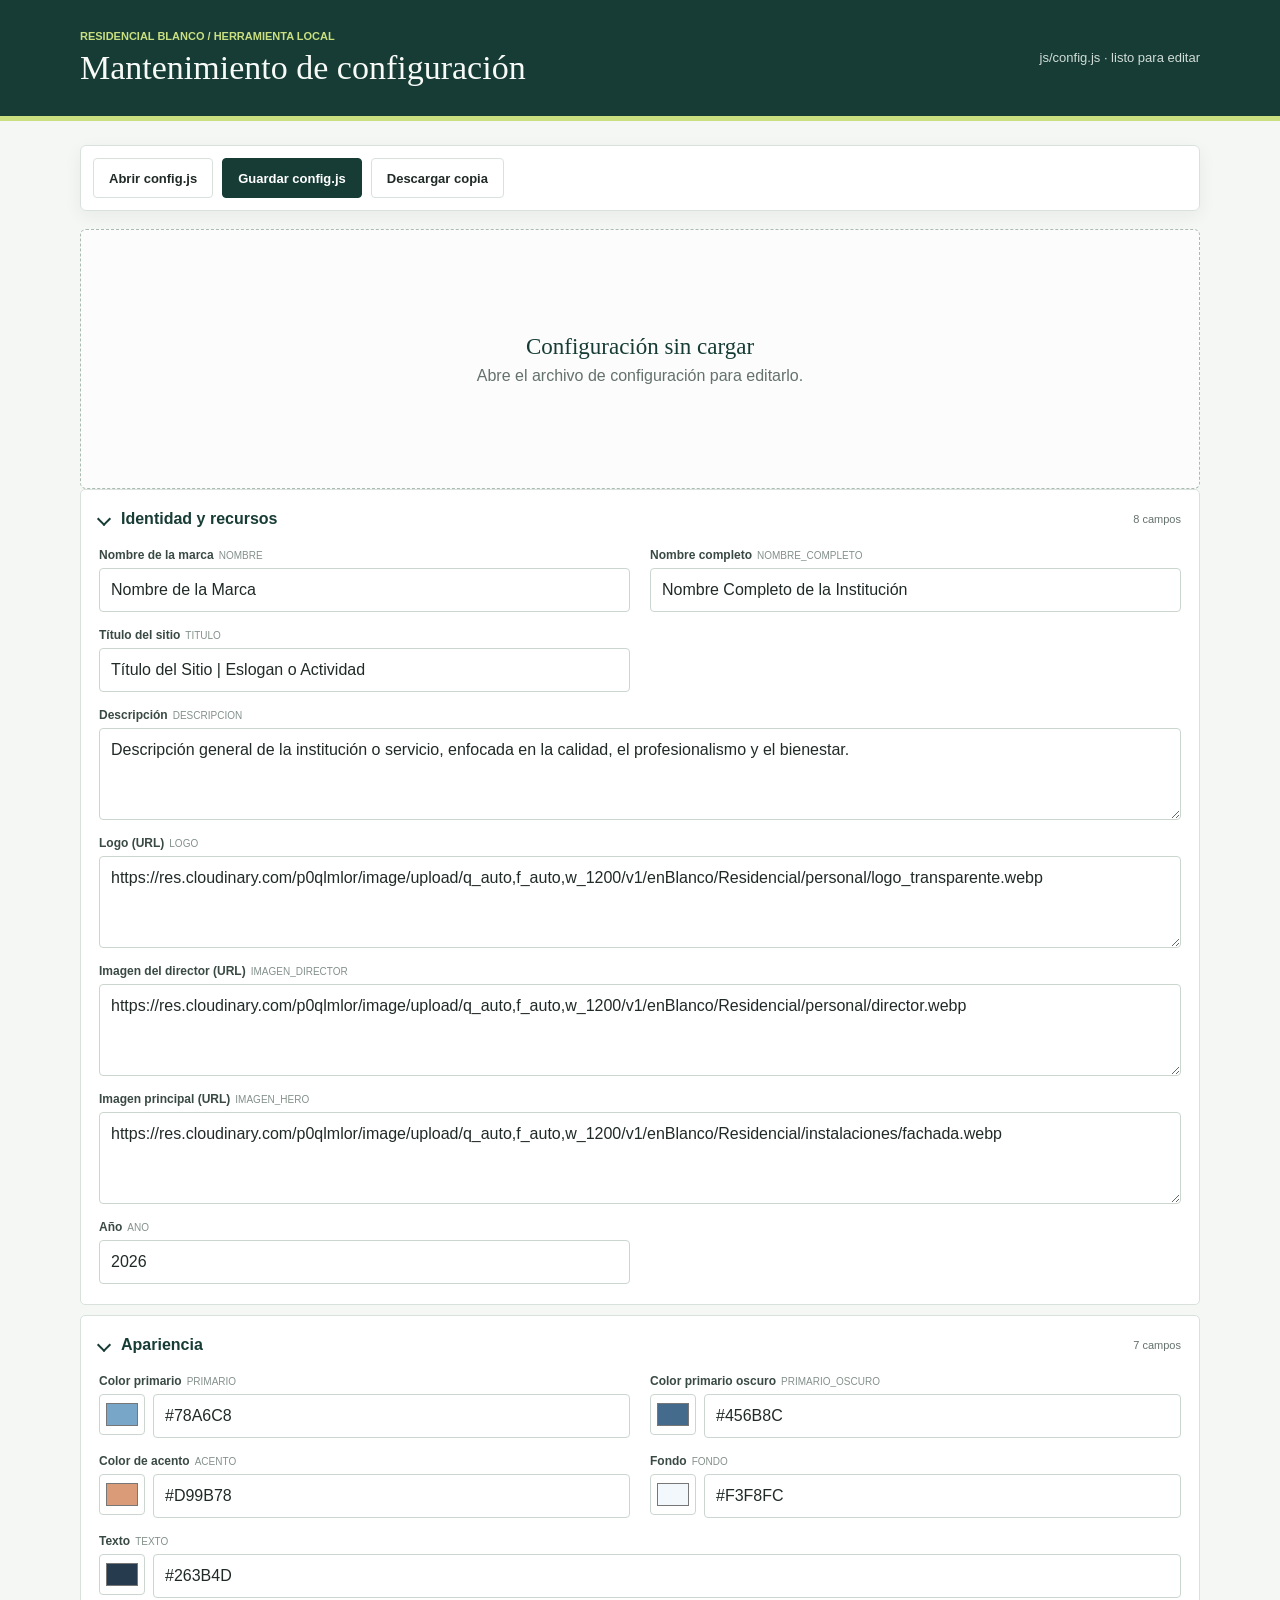
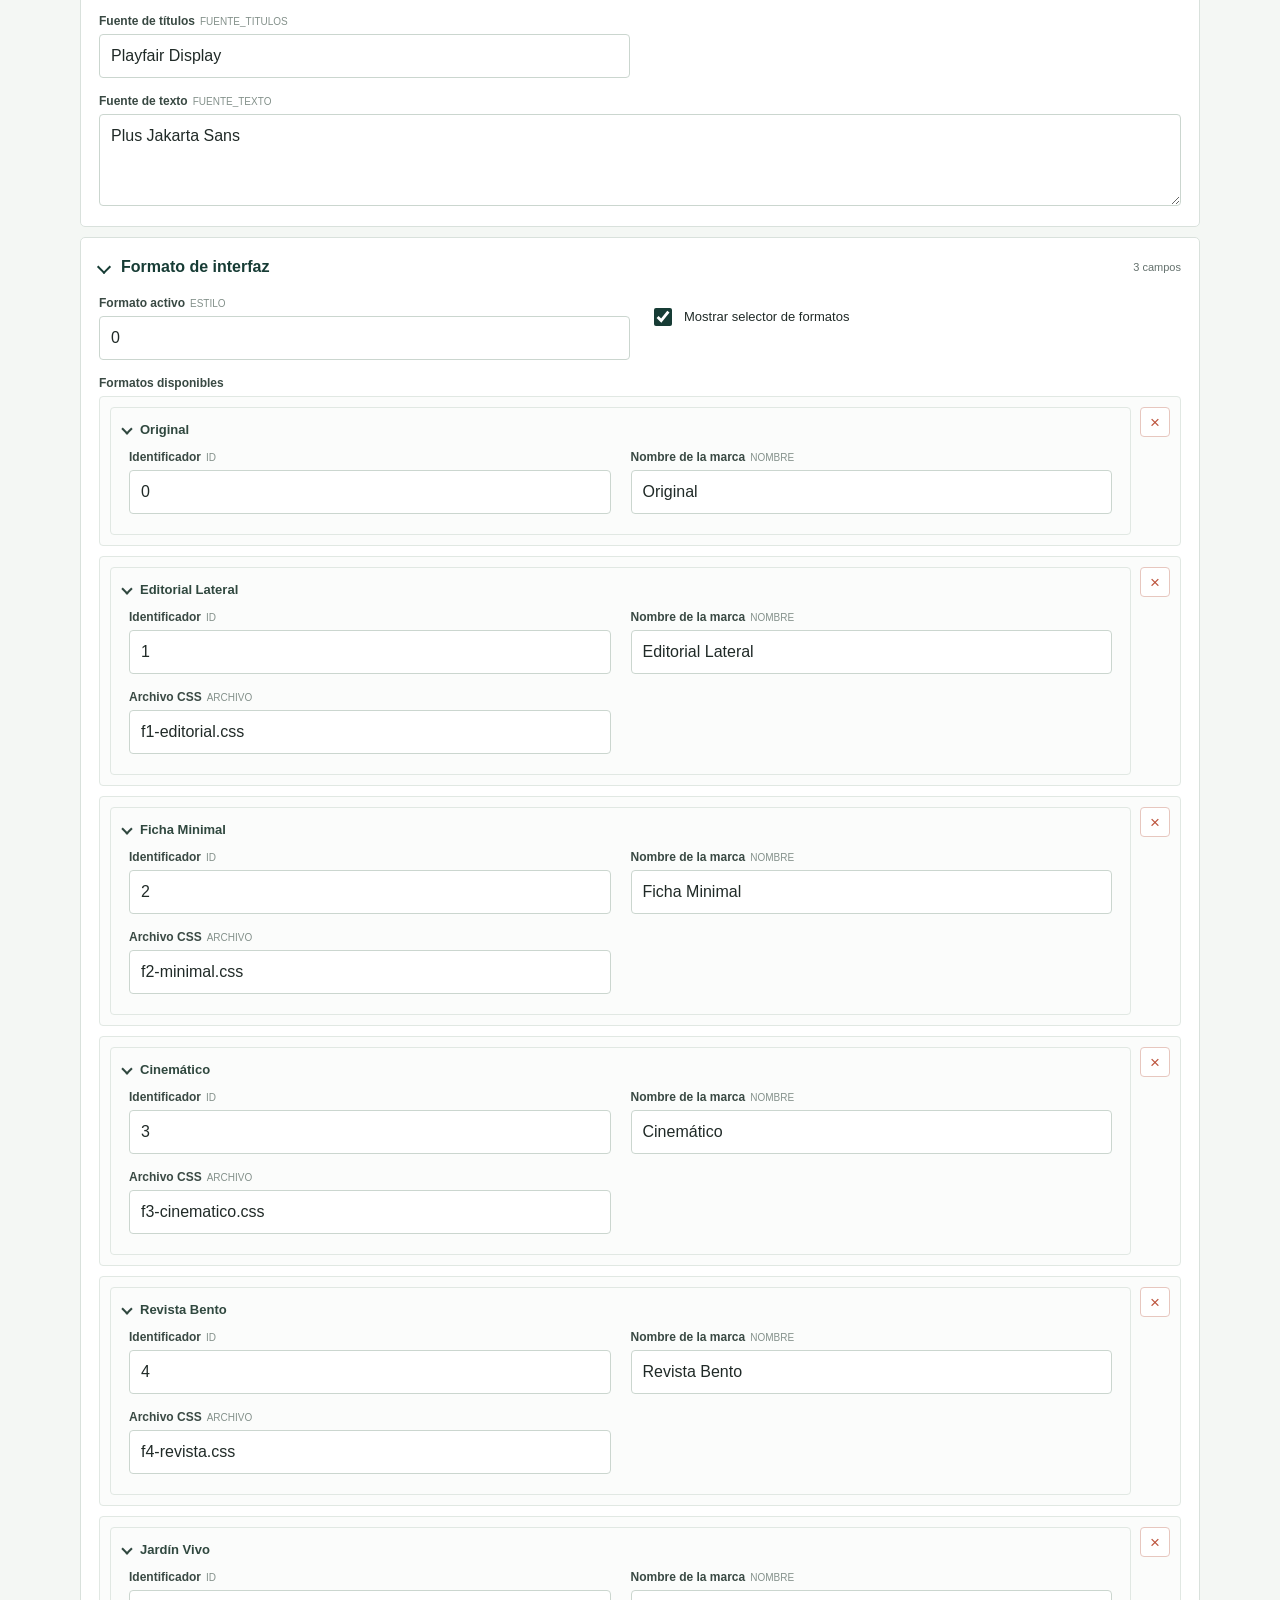
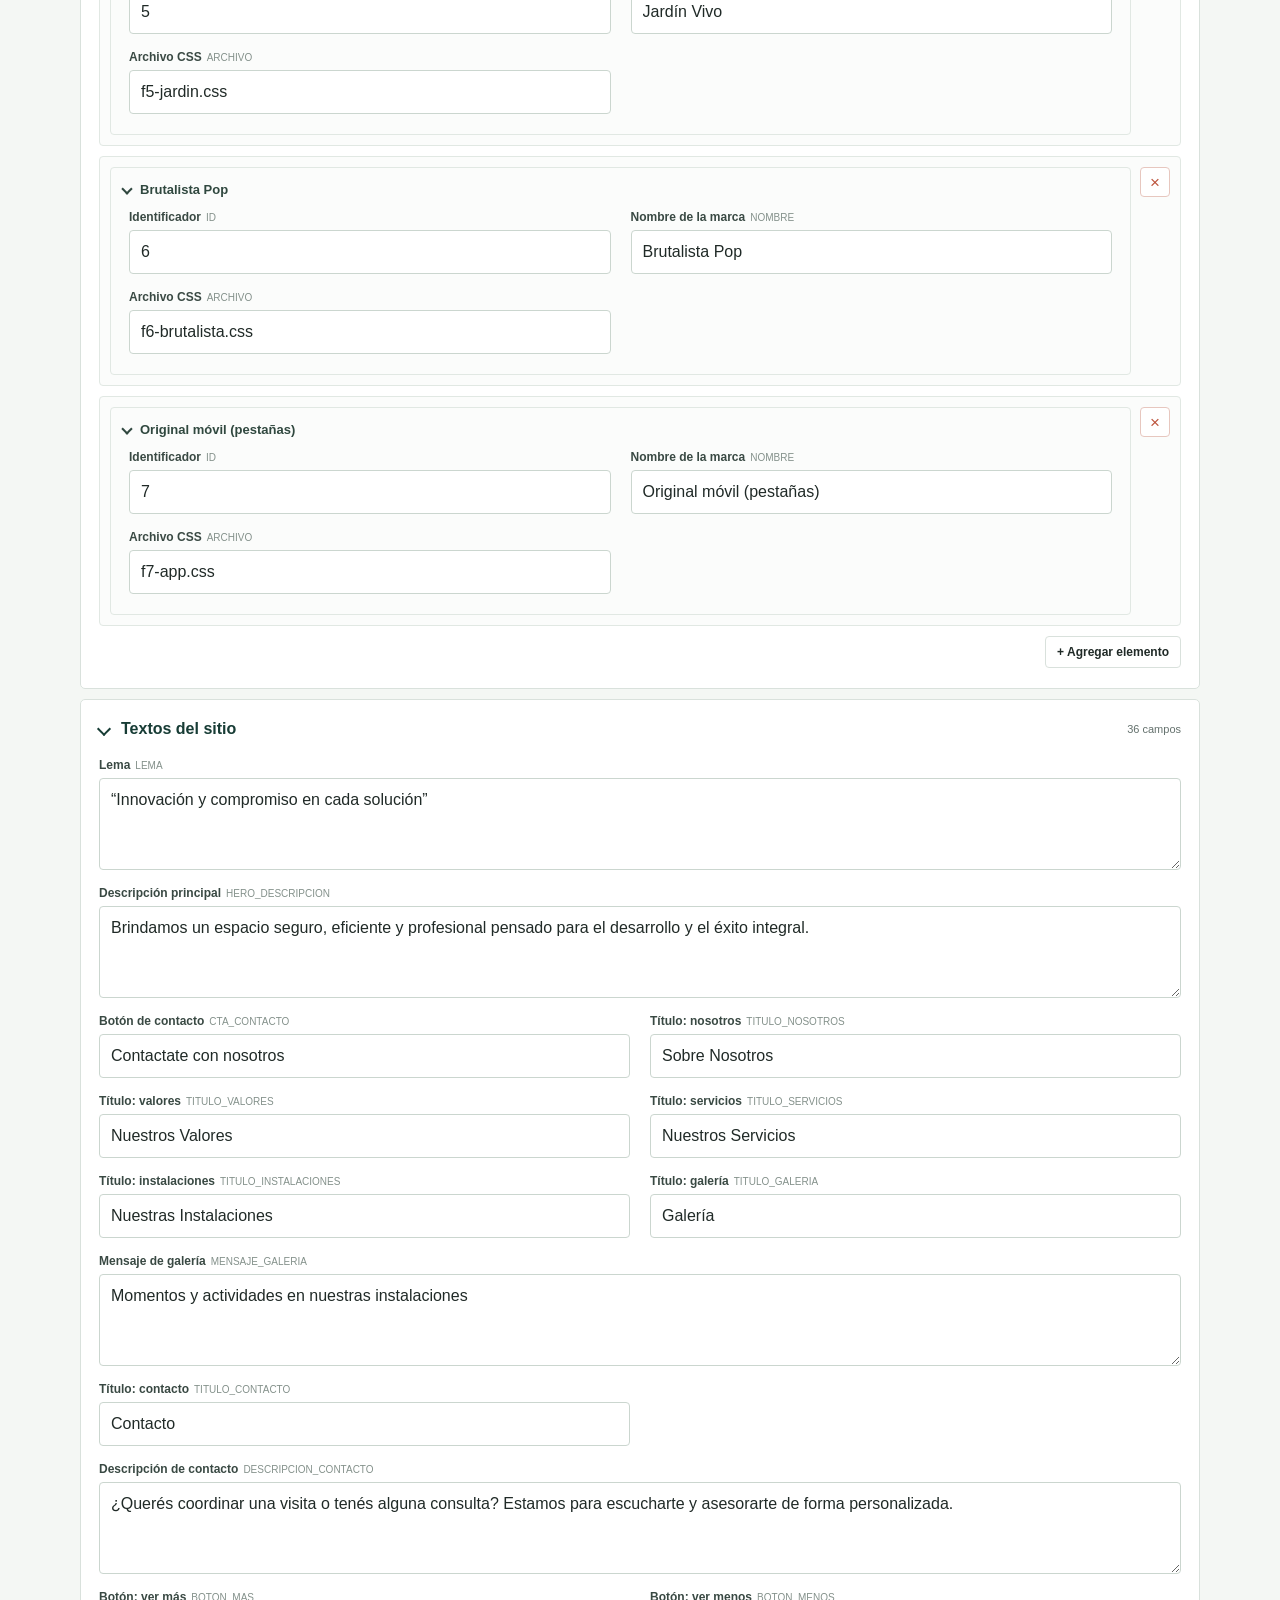
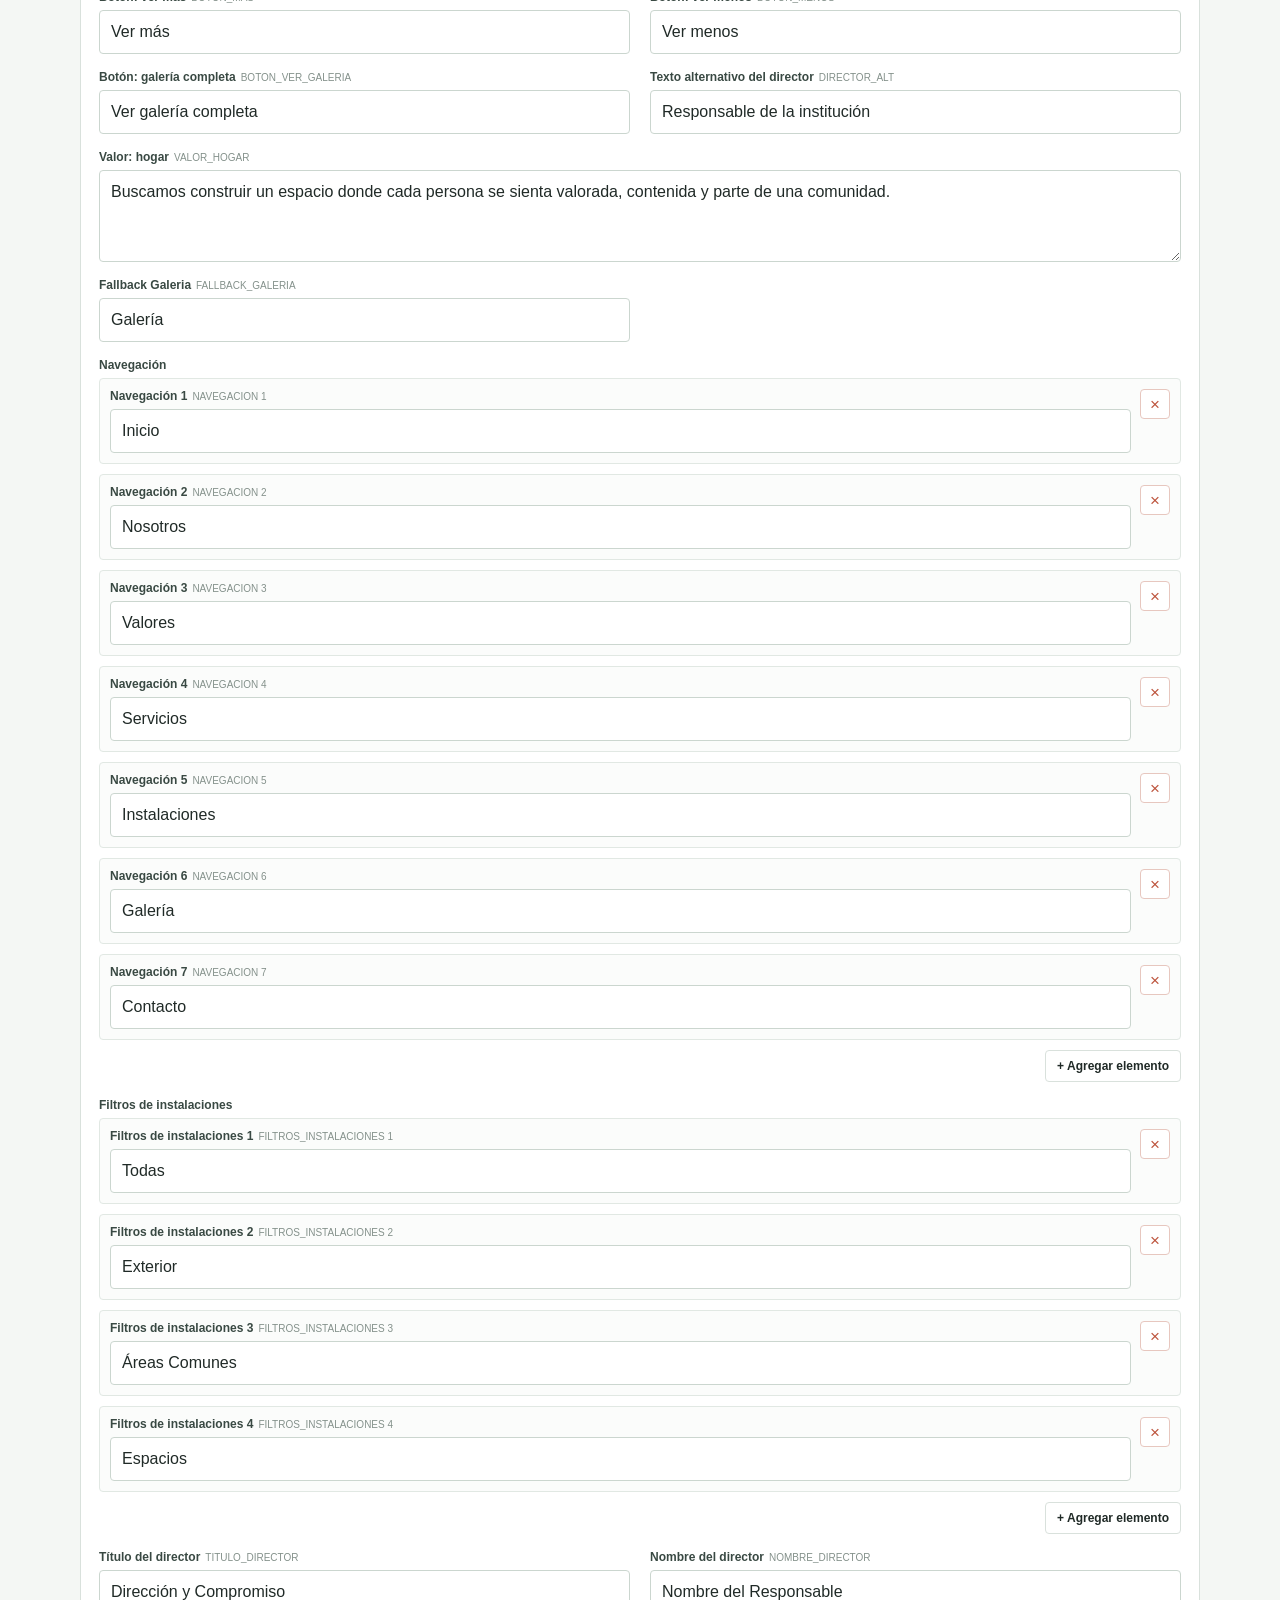
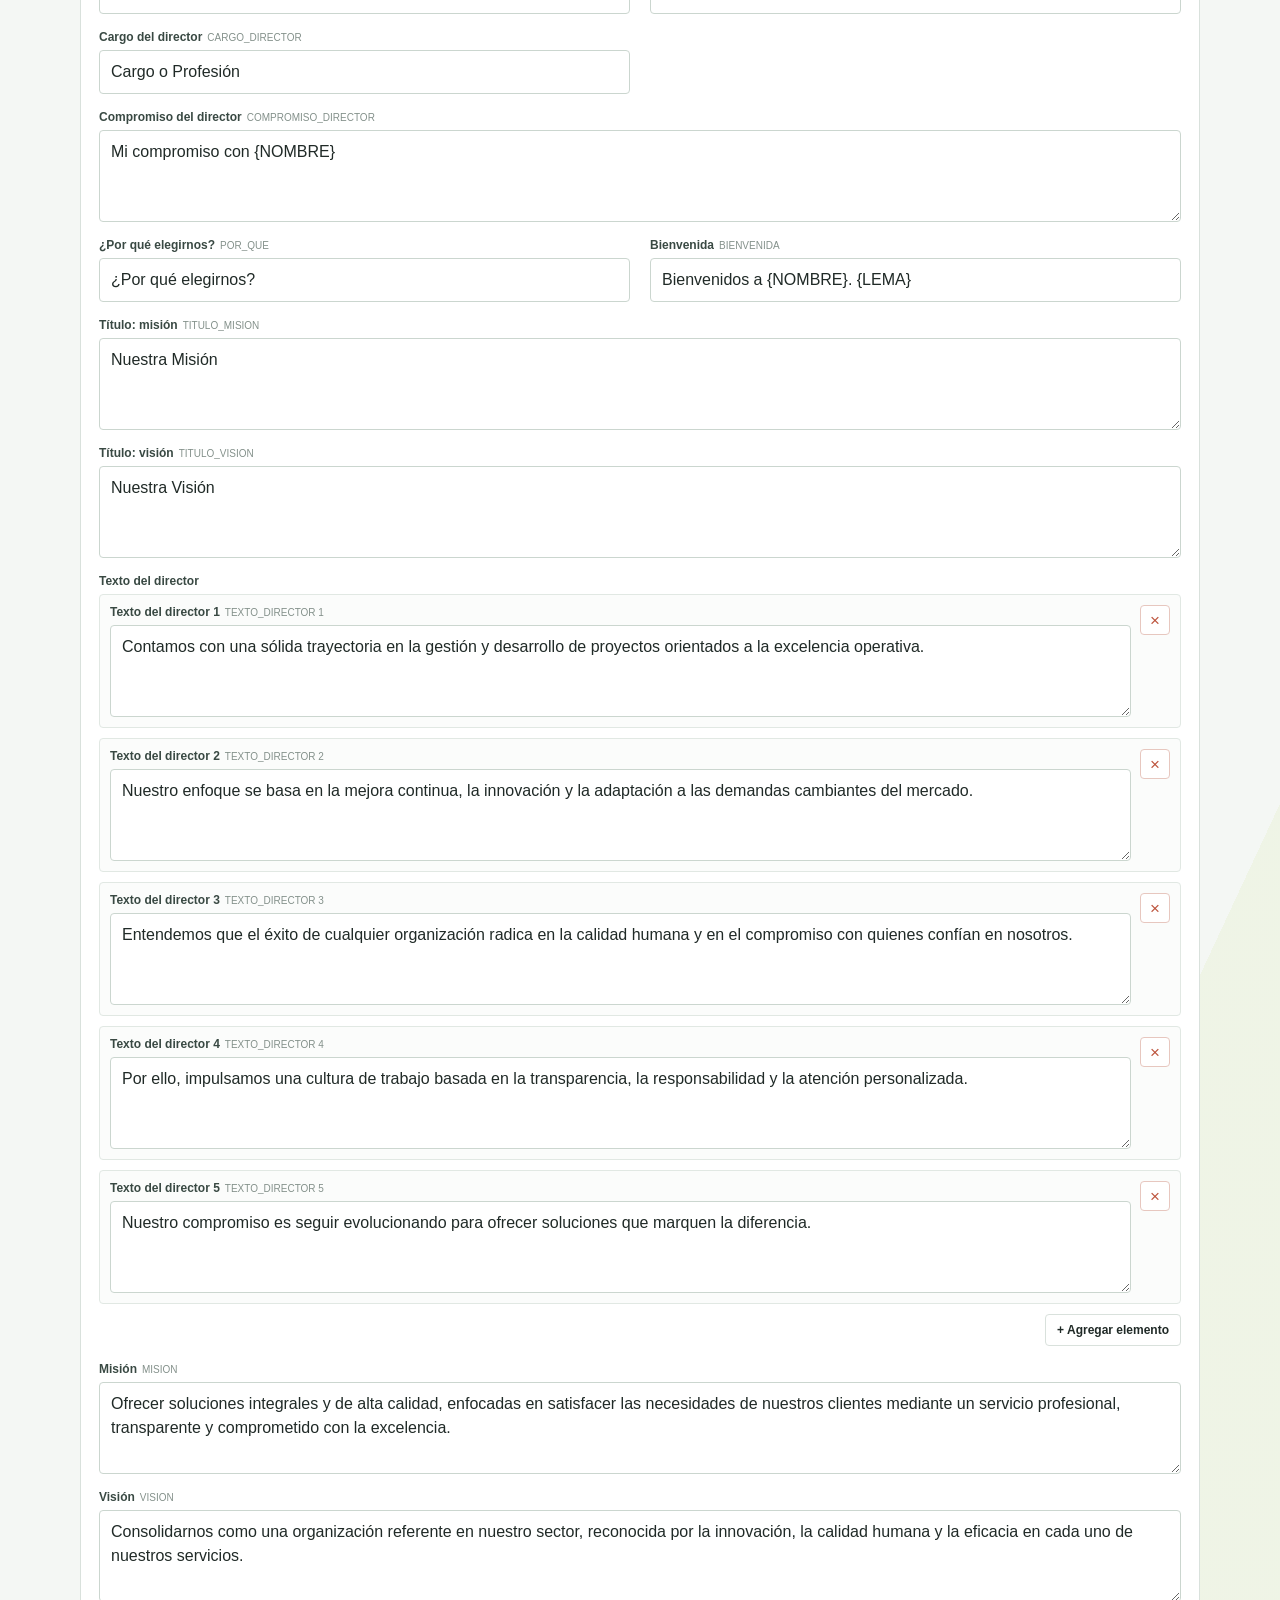
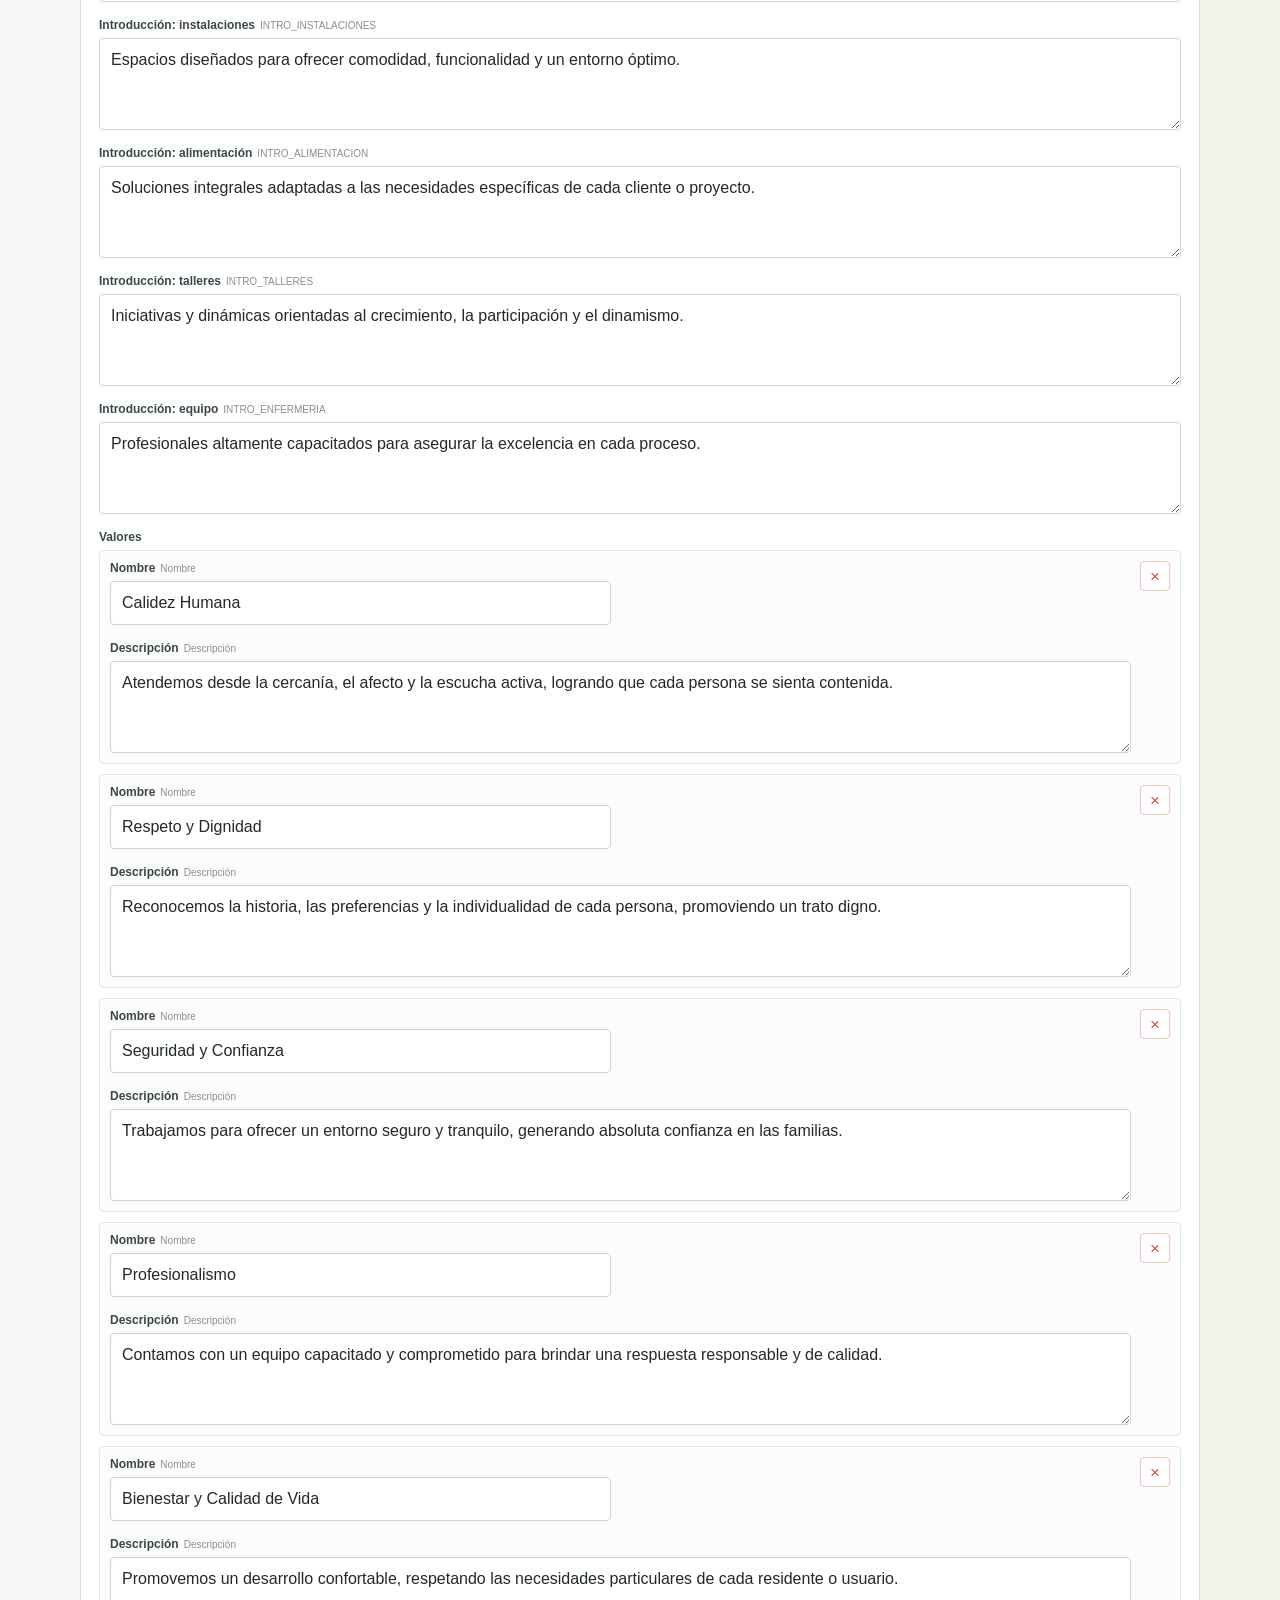
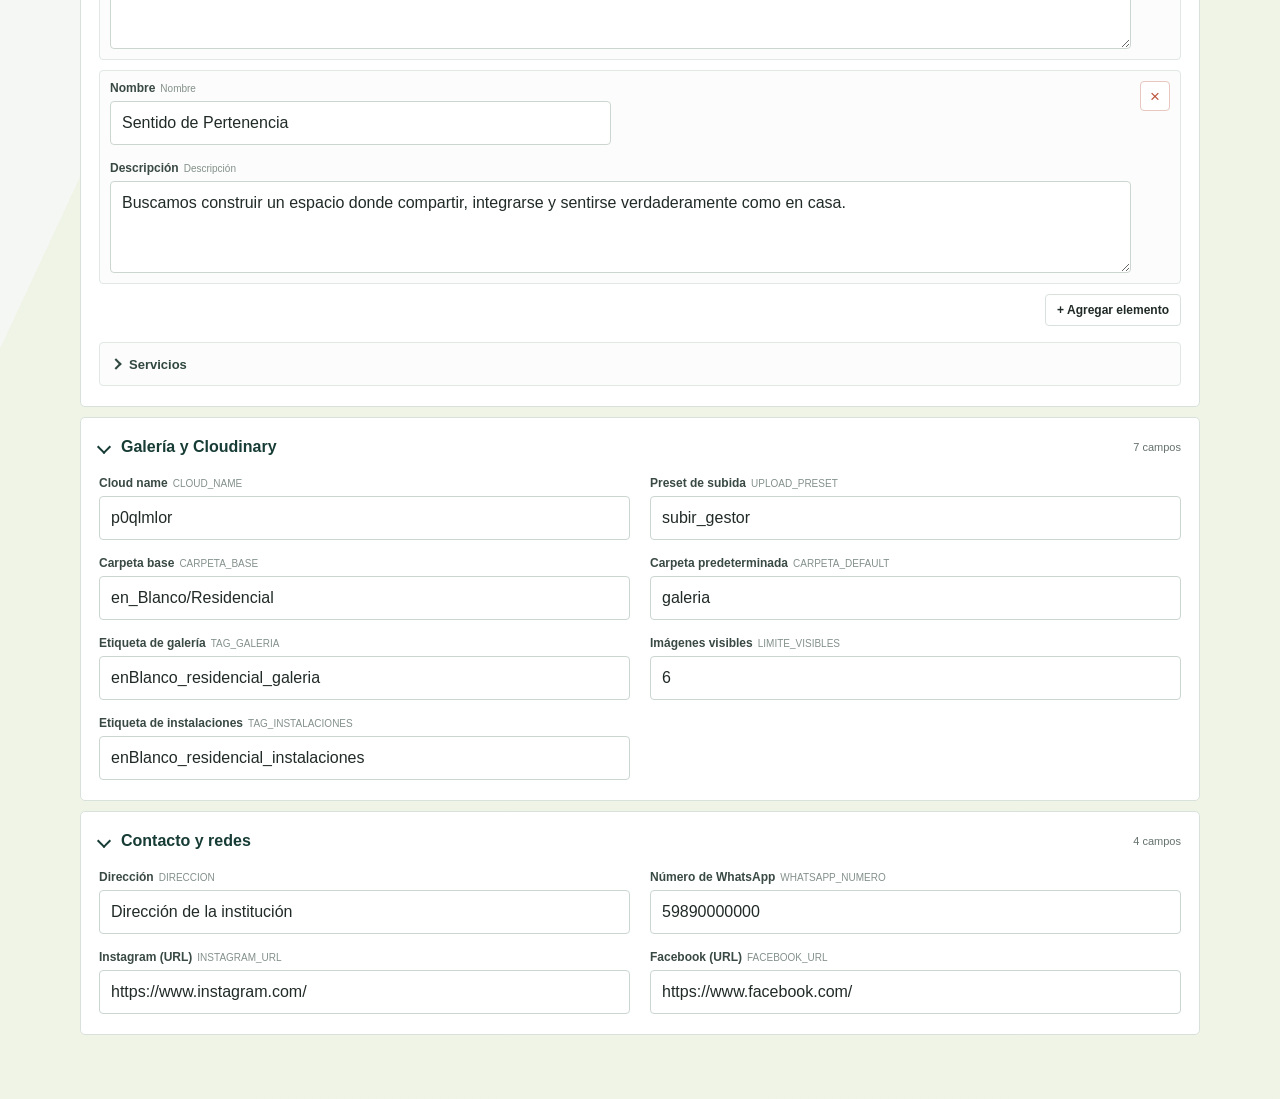
==== mantenimiento-config.html @ 65c44d65 "agrgando abm config.js" ====
<!DOCTYPE html>
<html lang="es">
<head>
  <meta charset="UTF-8">
  <meta name="viewport" content="width=device-width, initial-scale=1.0">
  <meta name="theme-color" content="#173c35">
  <title>Mantenimiento de configuración</title>
  <style>
    :root {
      color-scheme: light;
      --ink: #202a27;
      --muted: #64716d;
      --line: #d9e1dc;
      --paper: #f4f7f4;
      --surface: #fff;
      --green: #173c35;
      --green-soft: #e7f0eb;
      --lime: #c9df80;
      --coral: #bd543d;
      --focus: #267c69;
      font-family: "Segoe UI", Tahoma, sans-serif;
      color: var(--ink);
      background: var(--paper);
    }

    * { box-sizing: border-box; }

    body {
      min-width: 320px;
      min-height: 100vh;
      margin: 0;
      background:
        linear-gradient(115deg, transparent 0 74%, rgb(201 223 128 / 12%) 74% 100%),
        var(--paper);
    }

    button, input, textarea { font: inherit; }
    button { cursor: pointer; }

    .masthead {
      color: #f7faf7;
      background: var(--green);
      border-bottom: 5px solid var(--lime);
    }

    .masthead-inner, main {
      width: min(1120px, calc(100% - 40px));
      margin: 0 auto;
    }

    .masthead-inner {
      display: flex;
      align-items: center;
      justify-content: space-between;
      gap: 24px;
      min-height: 116px;
      padding: 22px 0;
    }

    .eyebrow {
      margin: 0 0 7px;
      color: var(--lime);
      font-size: 11px;
      font-weight: 700;
      text-transform: uppercase;
    }

    h1 {
      margin: 0;
      font-family: Georgia, "Times New Roman", serif;
      font-size: 34px;
      font-weight: 400;
      line-height: 1.1;
    }

    .file-state {
      max-width: 320px;
      color: #d1ddd7;
      font-size: 13px;
      line-height: 1.5;
      text-align: right;
      overflow-wrap: anywhere;
    }

    main { padding: 24px 0 64px; }

    .toolbar {
      position: sticky;
      z-index: 2;
      top: 0;
      display: flex;
      flex-wrap: wrap;
      align-items: center;
      gap: 9px;
      margin: 0 0 18px;
      padding: 12px;
      border: 1px solid var(--line);
      border-radius: 6px;
      background: rgb(255 255 255 / 96%);
      box-shadow: 0 5px 18px rgb(32 42 39 / 6%);
      backdrop-filter: blur(10px);
    }

    .toolbar-spacer { flex: 1; }

    .button {
      min-height: 40px;
      padding: 0 15px;
      border: 1px solid var(--line);
      border-radius: 4px;
      color: var(--ink);
      background: var(--surface);
      font-size: 13px;
      font-weight: 650;
      transition: background-color .16s ease, border-color .16s ease, transform .16s ease;
    }

    .button:hover { border-color: #8ba79b; background: #f4f8f5; }
    .button:active { transform: translateY(1px); }
    .button:focus-visible, input:focus-visible, textarea:focus-visible, summary:focus-visible {
      outline: 3px solid rgb(38 124 105 / 28%);
      outline-offset: 2px;
    }

    .button-primary {
      border-color: var(--green);
      color: #fff;
      background: var(--green);
    }

    .button-primary:hover { border-color: #28594f; color: #fff; background: #28594f; }
    .button:disabled { cursor: not-allowed; opacity: .45; }

    .empty-state {
      display: grid;
      min-height: 260px;
      place-items: center;
      padding: 32px;
      border: 1px dashed #aabbb1;
      border-radius: 6px;
      color: var(--muted);
      background: rgb(255 255 255 / 60%);
      text-align: center;
    }

    .empty-state strong {
      display: block;
      margin-bottom: 7px;
      color: var(--green);
      font-family: Georgia, "Times New Roman", serif;
      font-size: 23px;
      font-weight: 400;
    }

    .sections { display: grid; gap: 10px; }

    details.section {
      border: 1px solid var(--line);
      border-radius: 5px;
      background: var(--surface);
      animation: arrive .3s ease both;
    }

    details.section:nth-child(2) { animation-delay: 25ms; }
    details.section:nth-child(3) { animation-delay: 50ms; }
    details.section:nth-child(4) { animation-delay: 75ms; }
    details.section:nth-child(5) { animation-delay: 100ms; }
    details.section:nth-child(6) { animation-delay: 125ms; }

    details.section > summary {
      display: flex;
      align-items: center;
      gap: 12px;
      min-height: 58px;
      padding: 13px 18px;
      color: var(--green);
      font-size: 16px;
      font-weight: 700;
      cursor: pointer;
      list-style: none;
    }

    details.section > summary::-webkit-details-marker, .nested > summary::-webkit-details-marker { display: none; }
    details.section > summary::before, .nested > summary::before {
      width: 8px;
      height: 8px;
      border-right: 2px solid currentColor;
      border-bottom: 2px solid currentColor;
      content: "";
      transform: rotate(-45deg);
      transition: transform .15s ease;
    }

    details[open] > summary::before { transform: rotate(45deg); }

    .section-count {
      margin-left: auto;
      color: var(--muted);
      font-size: 11px;
      font-weight: 500;
    }

    .section-body { padding: 0 18px 20px; }
    .fields { display: grid; grid-template-columns: repeat(2, minmax(0, 1fr)); gap: 16px 20px; }

    .field { min-width: 0; }
    .field-wide { grid-column: 1 / -1; }

    .field-label, .nested-label {
      display: block;
      margin: 0 0 6px;
      color: #394943;
      font-size: 12px;
      font-weight: 700;
    }

    .field-key {
      margin-left: 5px;
      color: #84918b;
      font-size: 10px;
      font-weight: 500;
    }

    .field input[type="text"], .field input[type="url"], .field input[type="number"], .field textarea {
      display: block;
      width: 100%;
      min-height: 41px;
      padding: 9px 11px;
      border: 1px solid #cbd6cf;
      border-radius: 4px;
      color: var(--ink);
      background: #fff;
      line-height: 1.5;
    }

    .field textarea { min-height: 92px; resize: vertical; }
    .field textarea.code-value { min-height: 150px; font-family: Consolas, "Courier New", monospace; font-size: 12px; }
    .field input[type="color"] { width: 46px; height: 41px; padding: 4px; border: 1px solid #cbd6cf; border-radius: 4px; background: #fff; }
    .color-controls { display: flex; gap: 8px; }
    .color-controls input[type="text"] { flex: 1; min-width: 0; }

    .boolean-control { display: inline-flex; align-items: center; gap: 9px; min-height: 41px; color: var(--ink); font-size: 13px; }
    .boolean-control input { width: 18px; height: 18px; accent-color: var(--green); }

    .nested-list { display: grid; gap: 10px; }

    details.nested {
      min-width: 0;
      border: 1px solid #e1e8e3;
      border-radius: 4px;
      background: #fbfcfb;
    }

    .nested > summary {
      display: flex;
      align-items: center;
      gap: 9px;
      min-height: 42px;
      padding: 9px 12px;
      color: #30483f;
      font-size: 13px;
      font-weight: 650;
      cursor: pointer;
      list-style: none;
    }

    .nested > summary::before { width: 6px; height: 6px; }
    .nested-content { padding: 0 12px 14px; }
    .array-tools { display: flex; justify-content: flex-end; margin-top: 10px; }
    .button-small { min-height: 32px; padding: 0 11px; font-size: 12px; }

    .remove-button {
      flex: 0 0 auto;
      width: 30px;
      height: 30px;
      border: 1px solid #e7c7bf;
      border-radius: 4px;
      color: var(--coral);
      background: #fff;
      font-size: 17px;
      line-height: 1;
    }

    .remove-button:hover { background: #fff2ef; }

    .array-item {
      display: flex;
      align-items: flex-start;
      gap: 9px;
      padding: 10px;
      border: 1px solid #e1e8e3;
      border-radius: 4px;
      background: #fbfcfb;
    }

    .array-item-content { flex: 1; min-width: 0; }
    .array-item-content > .field { margin: 0; }
    .muted-note { margin: 8px 0 0; color: var(--muted); font-size: 11px; line-height: 1.5; }

    @keyframes arrive {
      from { opacity: 0; transform: translateY(5px); }
      to { opacity: 1; transform: translateY(0); }
    }

    @media (max-width: 680px) {
      .masthead-inner, main { width: min(100% - 28px, 1120px); }
      .masthead-inner { align-items: flex-start; flex-direction: column; gap: 10px; padding: 22px 0 18px; }
      .file-state { max-width: 100%; text-align: left; }
      h1 { font-size: 28px; }
      .toolbar { top: 0; gap: 7px; padding: 9px; }
      .button { min-height: 38px; padding: 0 11px; font-size: 12px; }
      .toolbar-spacer { display: none; }
      .fields { grid-template-columns: minmax(0, 1fr); }
      .field-wide { grid-column: auto; }
      details.section > summary { padding-inline: 13px; }
      .section-body { padding-inline: 13px; }
      .array-item { gap: 6px; padding: 8px; }
    }

    @media (prefers-reduced-motion: reduce) {
      *, *::before, *::after { scroll-behavior: auto !important; animation-duration: .01ms !important; transition-duration: .01ms !important; }
    }
  </style>
</head>
<body>
  <header class="masthead">
    <div class="masthead-inner">
      <div>
        <p class="eyebrow">Residencial Blanco / herramienta local</p>
        <h1>Mantenimiento de configuración</h1>
      </div>
      <div class="file-state" id="fileState" role="status" aria-live="polite">Abre `js/config.js` para comenzar.</div>
    </div>
  </header>

  <main>
    <div class="toolbar" aria-label="Acciones de archivo">
      <button class="button" id="openButton" type="button">Abrir config.js</button>
      <button class="button button-primary" id="saveButton" type="button" disabled>Guardar config.js</button>
      <button class="button" id="downloadButton" type="button" disabled>Descargar copia</button>
      <span class="toolbar-spacer"></span>
      <input id="fileInput" type="file" accept=".js,.txt,text/javascript" hidden>
    </div>

    <div id="emptyState" class="empty-state">
      <div><strong>Configuración sin cargar</strong>Abre el archivo de configuración para editarlo.</div>
    </div>
    <div id="sections" class="sections" hidden></div>
  </main>

  <script>
    "use strict";

    const SECTION_NAMES = {
      MARCA: "Identidad y recursos",
      TEMA: "Apariencia",
      UI: "Formato de interfaz",
      TEXTOS: "Textos del sitio",
      CLOUDINARY: "Galería y Cloudinary",
      CONTACTO: "Contacto y redes"
    };

    const FIELD_NAMES = {
      NOMBRE: "Nombre de la marca", NOMBRE_COMPLETO: "Nombre completo", TITULO: "Título del sitio",
      DESCRIPCION: "Descripción", LOGO: "Logo (URL)", IMAGEN_DIRECTOR: "Imagen del director (URL)",
      IMAGEN_HERO: "Imagen principal (URL)", ANO: "Año", PRIMARIO: "Color primario",
      PRIMARIO_OSCURO: "Color primario oscuro", ACENTO: "Color de acento", FONDO: "Fondo",
      TEXTO: "Texto", FUENTE_TITULOS: "Fuente de títulos", FUENTE_TEXTO: "Fuente de texto",
      ESTILO: "Formato activo", MOSTRAR_SELECTOR: "Mostrar selector de formatos", OPCIONES: "Formatos disponibles",
      LEMA: "Lema", HERO_DESCRIPCION: "Descripción principal", CTA_CONTACTO: "Botón de contacto",
      TITULO_NOSOTROS: "Título: nosotros", TITULO_VALORES: "Título: valores", TITULO_SERVICIOS: "Título: servicios",
      TITULO_INSTALACIONES: "Título: instalaciones", TITULO_GALERIA: "Título: galería", MENSAJE_GALERIA: "Mensaje de galería",
      TITULO_CONTACTO: "Título: contacto", DESCRIPCION_CONTACTO: "Descripción de contacto", BOTON_MAS: "Botón: ver más",
      BOTON_MENOS: "Botón: ver menos", BOTON_VER_GALERIA: "Botón: galería completa", DIRECTOR_ALT: "Texto alternativo del director",
      VALOR_HOGAR: "Valor: hogar", NAVEGACION: "Navegación", FILTROS_INSTALACIONES: "Filtros de instalaciones",
      TITULO_DIRECTOR: "Título del director", NOMBRE_DIRECTOR: "Nombre del director", CARGO_DIRECTOR: "Cargo del director",
      COMPROMISO_DIRECTOR: "Compromiso del director", POR_QUE: "¿Por qué elegirnos?", BIENVENIDA: "Bienvenida",
      TITULO_MISION: "Título: misión", TITULO_VISION: "Título: visión", TEXTO_DIRECTOR: "Texto del director",
      MISION: "Misión", VISION: "Visión", INTRO_INSTALACIONES: "Introducción: instalaciones",
      INTRO_ALIMENTACION: "Introducción: alimentación", INTRO_TALLERES: "Introducción: talleres",
      INTRO_ENFERMERIA: "Introducción: equipo", VALORES: "Valores", SERVICIOS: "Servicios",
      INSTALACIONES: "Instalaciones", ALIMENTACION: "Alimentación", TALLERES: "Talleres",
      ENFERMERIA: "Equipo y gestión", DETALLE: "Detalle (HTML)", INTRO: "Introducción", ARCHIVO: "Archivo CSS",
      ID: "Identificador", CLOUD_NAME: "Cloud name", UPLOAD_PRESET: "Preset de subida", CARPETA_BASE: "Carpeta base",
      CARPETA_DEFAULT: "Carpeta predeterminada", TAG_GALERIA: "Etiqueta de galería", LIMITE_VISIBLES: "Imágenes visibles",
      TAG_INSTALACIONES: "Etiqueta de instalaciones", DIRECCION: "Dirección", WHATSAPP_NUMERO: "Número de WhatsApp",
      INSTAGRAM_URL: "Instagram (URL)", FACEBOOK_URL: "Facebook (URL)"
    };

    const fileState = document.getElementById("fileState");
    const fileInput = document.getElementById("fileInput");
    const openButton = document.getElementById("openButton");
    const saveButton = document.getElementById("saveButton");
    const downloadButton = document.getElementById("downloadButton");
    const emptyState = document.getElementById("emptyState");
    const sections = document.getElementById("sections");
    let config = null;
    let dirty = false;
    let sourceName = "config.js";

    function tokenize(source) {
      const tokens = [];
      let position = 0;
      while (position < source.length) {
        const character = source[position];
        if (/\s/.test(character)) { position += 1; continue; }
        if (source.startsWith("//", position)) {
          position = source.indexOf("\n", position);
          if (position === -1) break;
          continue;
        }
        if (source.startsWith("/*", position)) {
          const end = source.indexOf("*/", position + 2);
          if (end === -1) throw new Error("Hay un comentario sin cerrar.");
          position = end + 2;
          continue;
        }
        if (character === "'" || character === '"') {
          const quote = character;
          let value = "";
          position += 1;
          let closed = false;
          while (position < source.length) {
            const next = source[position++];
            if (next === quote) { closed = true; break; }
            if (next !== "\\") { value += next; continue; }
            if (position >= source.length) throw new Error("Hay una cadena incompleta.");
            const escaped = source[position++];
            const escapes = { n: "\n", r: "\r", t: "\t", b: "\b", f: "\f", v: "\v", "0": "\0" };
            if (Object.hasOwn(escapes, escaped)) value += escapes[escaped];
            else if (escaped === "\n") continue;
            else if (escaped === "\r") { if (source[position] === "\n") position += 1; }
            else if (escaped === "x" || escaped === "u") {
              const digits = escaped === "x" ? 2 : 4;
              const code = source.slice(position, position + digits);
              if (!new RegExp(`^[0-9a-fA-F]{${digits}}$`).test(code)) throw new Error("Hay una secuencia de escape inválida.");
              value += String.fromCharCode(parseInt(code, 16));
              position += digits;
            } else value += escaped;
          }
          if (!closed) throw new Error("Hay una cadena sin cerrar.");
          tokens.push({ type: "string", value });
          continue;
        }
        const numberMatch = source.slice(position).match(/^-?(?:0|[1-9]\d*)(?:\.\d+)?(?:[eE][+-]?\d+)?/);
        if (numberMatch) {
          tokens.push({ type: "number", value: Number(numberMatch[0]) });
          position += numberMatch[0].length;
          continue;
        }
        const identifierMatch = source.slice(position).match(/^[A-Za-z_$][\w$]*/);
        if (identifierMatch) {
          tokens.push({ type: "identifier", value: identifierMatch[0] });
          position += identifierMatch[0].length;
          continue;
        }
        if ("{}[]:,;=".includes(character)) {
          tokens.push({ type: "punctuation", value: character });
          position += 1;
          continue;
        }
        throw new Error(`No se reconoce el carácter “${character}” cerca de la posición ${position + 1}.`);
      }
      return tokens;
    }

    function parseConfig(source) {
      const tokens = tokenize(source);
      let cursor = -1;
      for (let index = 0; index < tokens.length - 1; index += 1) {
        if (tokens[index].type === "identifier" && tokens[index].value === "CONFIG" && tokens[index + 1].value === "=") {
          cursor = index + 2;
          break;
        }
      }
      if (cursor === -1) throw new Error("No se encontró una asignación `CONFIG = { ... }`.");

      function peek(value) { return tokens[cursor]?.value === value; }
      function take(value) {
        const token = tokens[cursor];
        if (!token || (value && token.value !== value)) throw new Error(`Se esperaba “${value || "un valor"}” en la configuración.`);
        cursor += 1;
        return token;
      }

      function parseValue() {
        const token = tokens[cursor];
        if (!token) throw new Error("La configuración está incompleta.");
        if (token.value === "{") {
          take("{");
          const object = {};
          while (!peek("}")) {
            const key = take().value;
            if (typeof key !== "string" && typeof key !== "number") throw new Error("Hay una clave de objeto inválida.");
            take(":");
            object[key] = parseValue();
            if (peek(",")) take(",");
            else if (!peek("}")) throw new Error("Falta una coma entre campos.");
          }
          take("}");
          return object;
        }
        if (token.value === "[") {
          take("[");
          const array = [];
          while (!peek("]")) {
            array.push(parseValue());
            if (peek(",")) take(",");
            else if (!peek("]")) throw new Error("Falta una coma entre elementos.");
          }
          take("]");
          return array;
        }
        take();
        if (token.type === "string" || token.type === "number") return token.value;
        if (token.type === "identifier" && token.value === "true") return true;
        if (token.type === "identifier" && token.value === "false") return false;
        if (token.type === "identifier" && token.value === "null") return null;
        throw new Error(`El valor “${token.value}” no es compatible con el editor.`);
      }

      const parsed = parseValue();
      if (!parsed || Array.isArray(parsed) || typeof parsed !== "object") throw new Error("CONFIG debe contener un objeto.");
      return parsed;
    }

    function labelFor(key) {
      return FIELD_NAMES[key] || key.replaceAll("_", " ").toLowerCase().replace(/(^|\s)\S/g, letter => letter.toUpperCase());
    }

    function valueAt(path) {
      return path.reduce((value, key) => value[key], config);
    }

    function setValue(path, value) {
      const parent = path.slice(0, -1).reduce((node, key) => node[key], config);
      parent[path[path.length - 1]] = value;
      markDirty();
    }

    function markDirty() {
      dirty = true;
      updateStatus(`${sourceName} · cambios sin guardar`);
    }

    function updateStatus(message) {
      fileState.textContent = message;
    }

    function makeField(key, value, path) {
      const wrapper = document.createElement("div");
      const longText = typeof value === "string" && (value.length > 115 || /DESCRIP|DETALLE|MISION|VISION|INTRO|COMPROMISO|TEXTO|LEMA|MENSAJE|VALOR_/i.test(key));
      const isHtml = key === "DETALLE";
      wrapper.className = `field${longText ? " field-wide" : ""}`;

      if (typeof value === "boolean") {
        const label = document.createElement("label");
        label.className = "boolean-control";
        const input = document.createElement("input");
        input.type = "checkbox";
        input.checked = value;
        input.addEventListener("change", () => setValue(path, input.checked));
        label.append(input, document.createTextNode(labelFor(key)));
        wrapper.append(label);
        return wrapper;
      }

      const label = document.createElement("label");
      label.className = "field-label";
      label.append(document.createTextNode(labelFor(key)));
      const keyHint = document.createElement("span");
      keyHint.className = "field-key";
      keyHint.textContent = key;
      label.append(keyHint);

      if (typeof value === "string" && /^(?:#(?:[0-9a-f]{3}){1,2})$/i.test(value)) {
        const controls = document.createElement("div");
        controls.className = "color-controls";
        const color = document.createElement("input");
        color.type = "color";
        color.value = value;
        color.setAttribute("aria-label", `${labelFor(key)} selector de color`);
        const text = document.createElement("input");
        text.type = "text";
        text.value = value;
        text.spellcheck = false;
        text.setAttribute("aria-label", `${labelFor(key)} valor hexadecimal`);
        color.addEventListener("input", () => { text.value = color.value; setValue(path, color.value); });
        text.addEventListener("input", () => {
          if (/^(?:#(?:[0-9a-f]{3}){1,2})$/i.test(text.value)) color.value = text.value;
          setValue(path, text.value);
        });
        controls.append(color, text);
        wrapper.append(label, controls);
        return wrapper;
      }

      let input;
      if (longText) {
        input = document.createElement("textarea");
        if (isHtml) input.classList.add("code-value");
      } else {
        input = document.createElement("input");
        input.type = typeof value === "number" ? "number" : /URL|LOGO|IMAGEN/i.test(key) ? "url" : "text";
        if (typeof value === "number") input.step = "any";
      }
      input.value = value ?? "";
      input.addEventListener("input", () => setValue(path, input.type === "number" ? Number(input.value) : input.value));
      wrapper.append(label, input);
      if (isHtml) {
        const note = document.createElement("p");
        note.className = "muted-note";
        note.textContent = "Admite etiquetas HTML, por ejemplo <li> y <strong>.";
        wrapper.append(note);
      }
      return wrapper;
    }

    function emptyItemFor(key, array) {
      if (key === "VALORES") return ["", ""];
      if (key === "OPCIONES") {
        const ids = array.filter(item => item && typeof item.ID === "number").map(item => item.ID);
        return { ID: ids.length ? Math.max(...ids) + 1 : 0, NOMBRE: "", ARCHIVO: "" };
      }
      const example = array[0];
      if (typeof example === "string") return "";
      if (typeof example === "number") return 0;
      if (typeof example === "boolean") return false;
      if (Array.isArray(example)) return example.map(() => "");
      if (example && typeof example === "object") {
        return Object.fromEntries(Object.entries(example).map(([field, fieldValue]) => [field, field === "ID" && typeof fieldValue === "number" ? Math.max(-1, ...array.map(item => Number(item?.ID) || 0)) + 1 : typeof fieldValue === "boolean" ? false : typeof fieldValue === "number" ? 0 : ""]));
      }
      return "";
    }

    function itemHeading(item, index) {
      if (Array.isArray(item) && item[0]) return String(item[0]);
      if (item && typeof item === "object") return item.NOMBRE || item.TITULO || item.ID || `Elemento ${index + 1}`;
      return typeof item === "string" && item ? item : `Elemento ${index + 1}`;
    }

    function makeArray(key, array, path) {
      const block = document.createElement("div");
      block.className = "field-wide";
      const heading = document.createElement("div");
      heading.className = "nested-label";
      heading.textContent = labelFor(key);
      const list = document.createElement("div");
      list.className = "nested-list";

      array.forEach((item, index) => {
        const itemPath = [...path, index];
        const row = document.createElement("div");
        row.className = "array-item";
        const content = document.createElement("div");
        content.className = "array-item-content";
        if (item && typeof item === "object" && !Array.isArray(item)) {
          const nested = document.createElement("details");
          nested.className = "nested";
          nested.open = true;
          const summary = document.createElement("summary");
          summary.textContent = itemHeading(item, index);
          nested.append(summary, renderObject(item, itemPath));
          content.append(nested);
        } else if (Array.isArray(item)) {
          const innerFields = document.createElement("div");
          innerFields.className = "fields";
          item.forEach((inner, innerIndex) => innerFields.append(makeField(innerIndex === 0 ? "Nombre" : "Descripción", inner, [...itemPath, innerIndex])));
          content.append(innerFields);
        } else {
          const field = makeField(`${key} ${index + 1}`, item, itemPath);
          const label = field.querySelector(".field-label");
          if (label) label.firstChild.textContent = `${labelFor(key)} ${index + 1}`;
          content.append(field);
        }
        const remove = document.createElement("button");
        remove.type = "button";
        remove.className = "remove-button";
        remove.textContent = "×";
        remove.title = `Eliminar ${itemHeading(item, index)}`;
        remove.setAttribute("aria-label", remove.title);
        remove.addEventListener("click", () => {
          const target = valueAt(path);
          target.splice(index, 1);
          markDirty();
          render();
        });
        row.append(content, remove);
        list.append(row);
      });

      const tools = document.createElement("div");
      tools.className = "array-tools";
      const add = document.createElement("button");
      add.type = "button";
      add.className = "button button-small";
      add.textContent = "+ Agregar elemento";
      add.addEventListener("click", () => {
        valueAt(path).push(emptyItemFor(key, valueAt(path)));
        markDirty();
        render();
        const openSections = [...sections.querySelectorAll("details")].filter(details => details.open);
        openSections.forEach(details => { details.open = true; });
      });
      tools.append(add);
      block.append(heading, list, tools);
      return block;
    }

    function renderObject(object, path) {
      const body = document.createElement("div");
      body.className = "section-body";
      const fields = document.createElement("div");
      fields.className = "fields";
      for (const [key, value] of Object.entries(object)) {
        const currentPath = [...path, key];
        if (Array.isArray(value)) {
          fields.append(makeArray(key, value, currentPath));
        } else if (value && typeof value === "object") {
          const nested = document.createElement("details");
          nested.className = "nested field-wide";
          const summary = document.createElement("summary");
          summary.textContent = labelFor(key);
          nested.append(summary, renderObject(value, currentPath));
          fields.append(nested);
        } else {
          fields.append(makeField(key, value, currentPath));
        }
      }
      body.append(fields);
      return body;
    }

    function render() {
      sections.replaceChildren();
      for (const [key, value] of Object.entries(config)) {
        if (!value || typeof value !== "object" || Array.isArray(value)) continue;
        const section = document.createElement("details");
        section.className = "section";
        section.open = true;
        const summary = document.createElement("summary");
        summary.append(document.createTextNode(SECTION_NAMES[key] || labelFor(key)));
        const count = document.createElement("span");
        count.className = "section-count";
        count.textContent = `${Object.keys(value).length} campos`;
        summary.append(count);
        section.append(summary, renderObject(value, [key]));
        sections.append(section);
      }
      emptyState.hidden = true;
      sections.hidden = false;
      saveButton.disabled = false;
      downloadButton.disabled = false;
    }

    function loadSource(source, name) {
      const parsed = parseConfig(source);
      if (!parsed.MARCA || !parsed.TEXTOS) throw new Error("El archivo no parece ser el config.js de este sitio.");
      config = parsed;
      sourceName = name || "config.js";
      dirty = false;
      render();
      updateStatus(`${sourceName} · listo para editar`);
    }

    function serializeConfig() {
      const output = ["// Configuración de marca blanca.", "// Editar este archivo para personalizar la plantilla.", "const CONFIG = {"];
      const entries = Object.entries(config);
      entries.forEach(([key, value], index) => {
        output.push(`  ${JSON.stringify(key)}: ${JSON.stringify(value, null, 2).split("\n").map((line, lineIndex) => lineIndex === 0 ? line : `  ${line}`).join("\n")}${index < entries.length - 1 ? "," : ""}`);
      });
      output.push("};", "");
      return output.join("\n");
    }

    function downloadConfig() {
      const blob = new Blob([serializeConfig()], { type: "text/javascript;charset=utf-8" });
      const url = URL.createObjectURL(blob);
      const link = document.createElement("a");
      link.href = url;
      link.download = "config.js";
      link.click();
      URL.revokeObjectURL(url);
      dirty = false;
      updateStatus("config.js · copia descargada");
    }

    async function saveConfig() {
      if (typeof window.showSaveFilePicker !== "function") { downloadConfig(); return; }
      try {
        const handle = await window.showSaveFilePicker({
          suggestedName: "config.js",
          types: [{ description: "Archivo JavaScript", accept: { "text/javascript": [".js"] } }]
        });
        const writable = await handle.createWritable();
        await writable.write(serializeConfig());
        await writable.close();
        dirty = false;
        updateStatus(`${handle.name} · guardado`);
      } catch (error) {
        if (error.name !== "AbortError") updateStatus(`No se pudo guardar: ${error.message}`);
      }
    }

    openButton.addEventListener("click", () => fileInput.click());
    fileInput.addEventListener("change", async () => {
      const file = fileInput.files?.[0];
      if (!file) return;
      if (dirty && !window.confirm("Hay cambios sin guardar. ¿Descartar y abrir otro archivo?")) {
        fileInput.value = "";
        return;
      }
      try {
        loadSource(await file.text(), file.name);
      } catch (error) {
        updateStatus(`No se pudo abrir el archivo: ${error.message}`);
      }
      fileInput.value = "";
    });
    saveButton.addEventListener("click", saveConfig);
    downloadButton.addEventListener("click", downloadConfig);
    window.addEventListener("beforeunload", event => {
      if (dirty) { event.preventDefault(); event.returnValue = ""; }
    });

    if (location.protocol !== "file:") {
      fetch("./js/config.js").then(response => {
        if (!response.ok) throw new Error("No se encontró js/config.js");
        return response.text();
      }).then(source => loadSource(source, "js/config.js")).catch(() => {});
    }
  </script>
</body>
</html>
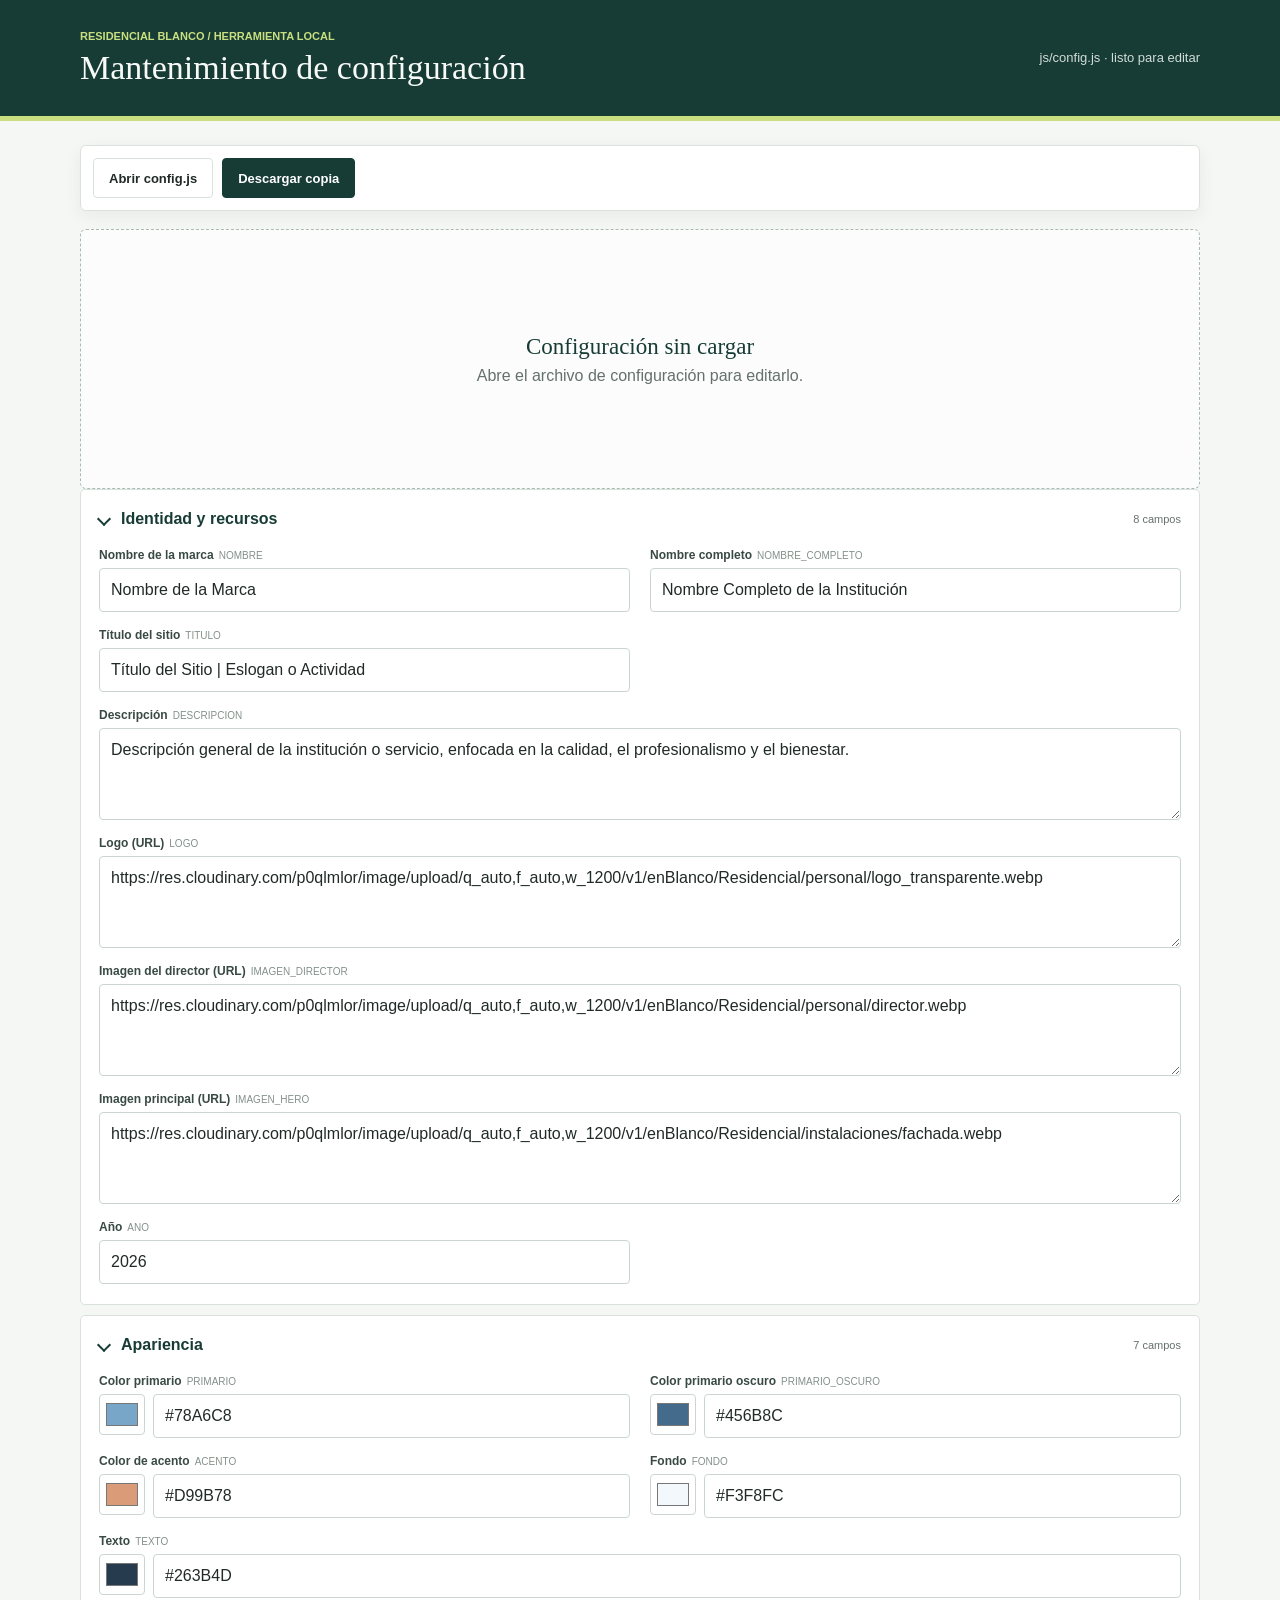
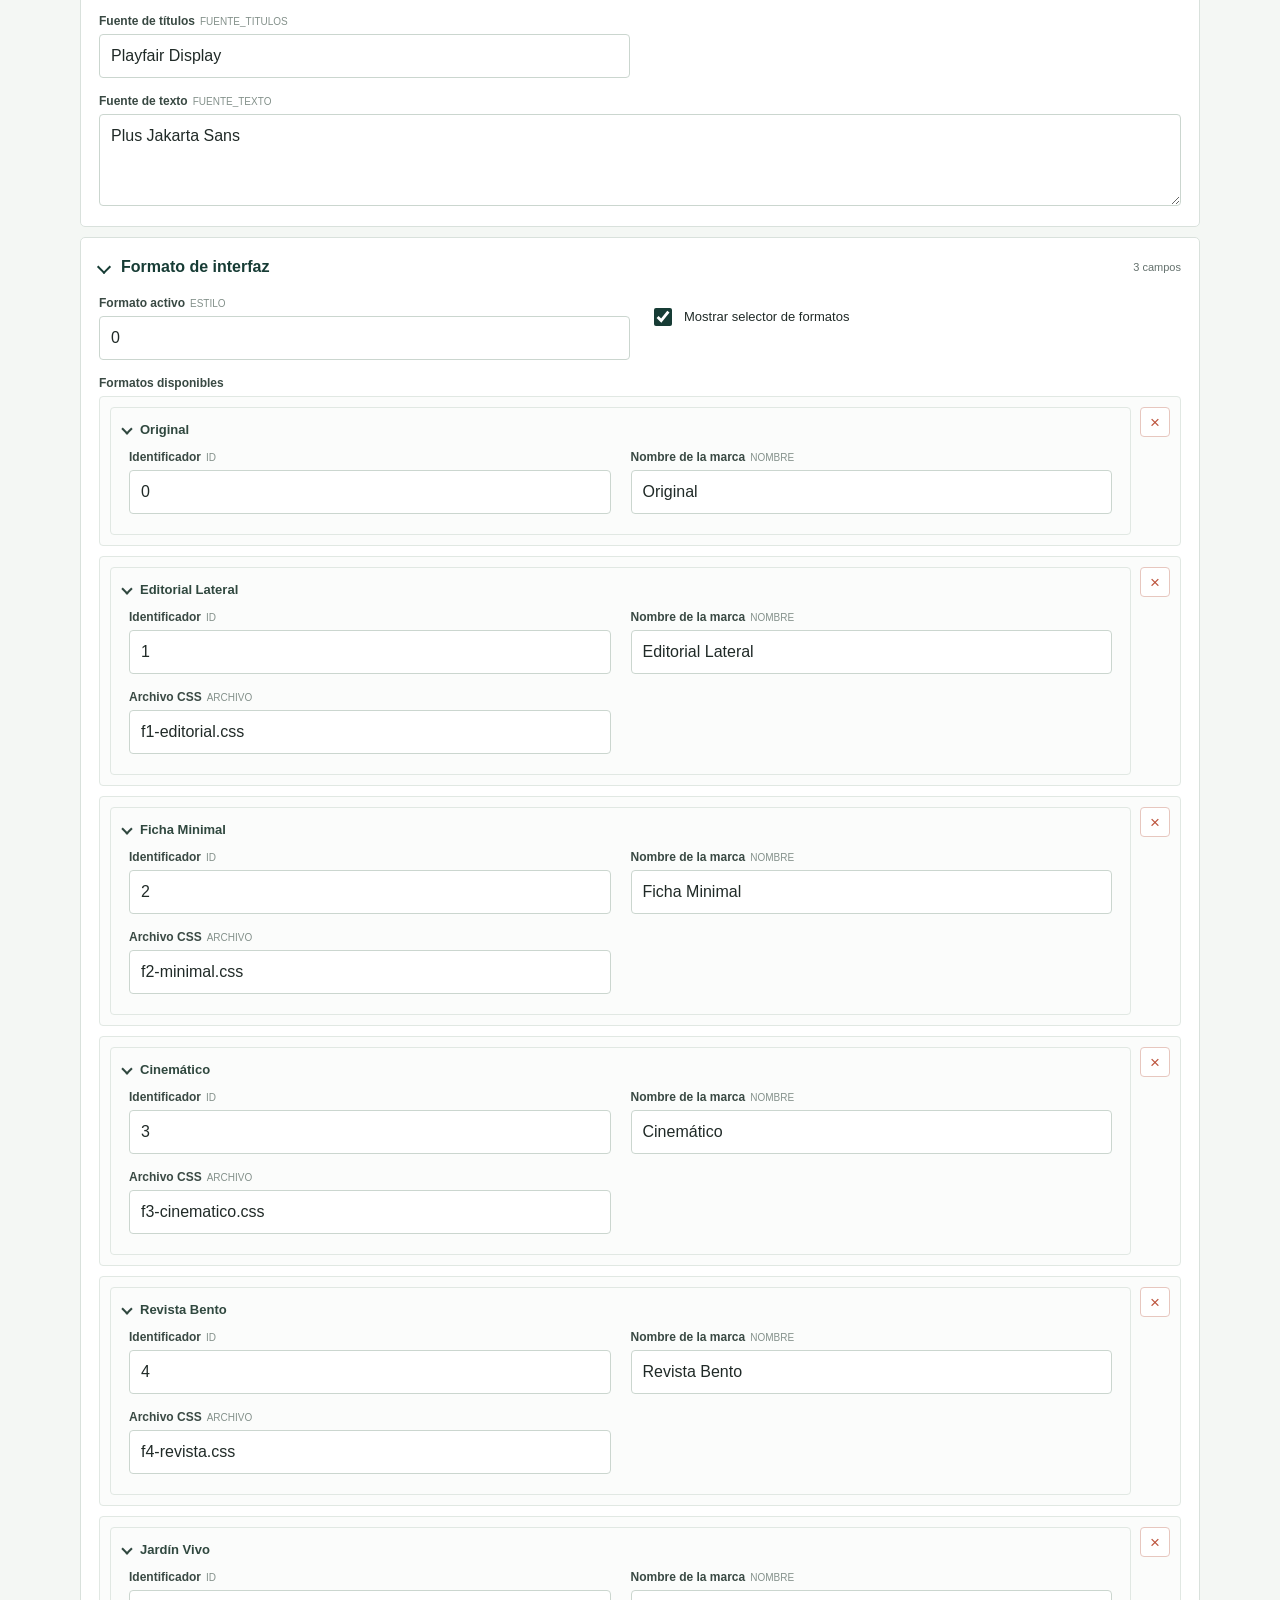
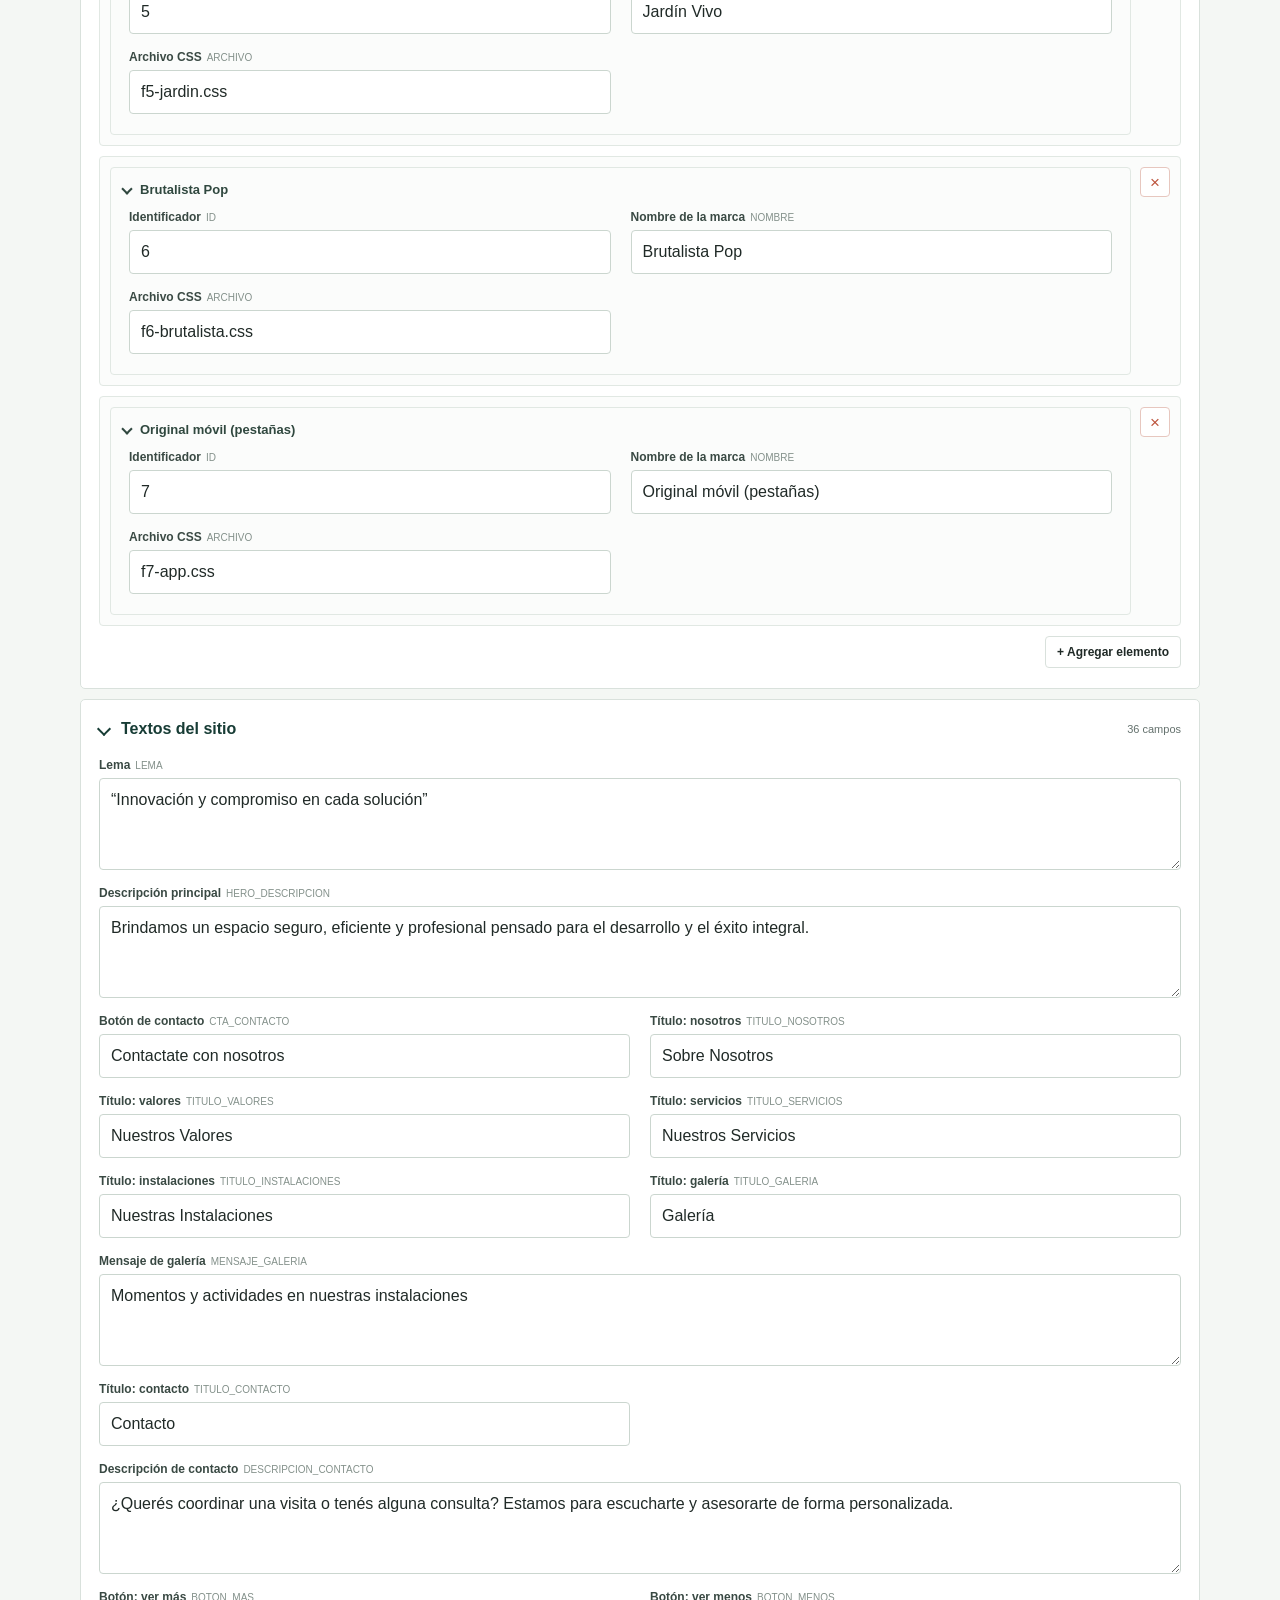
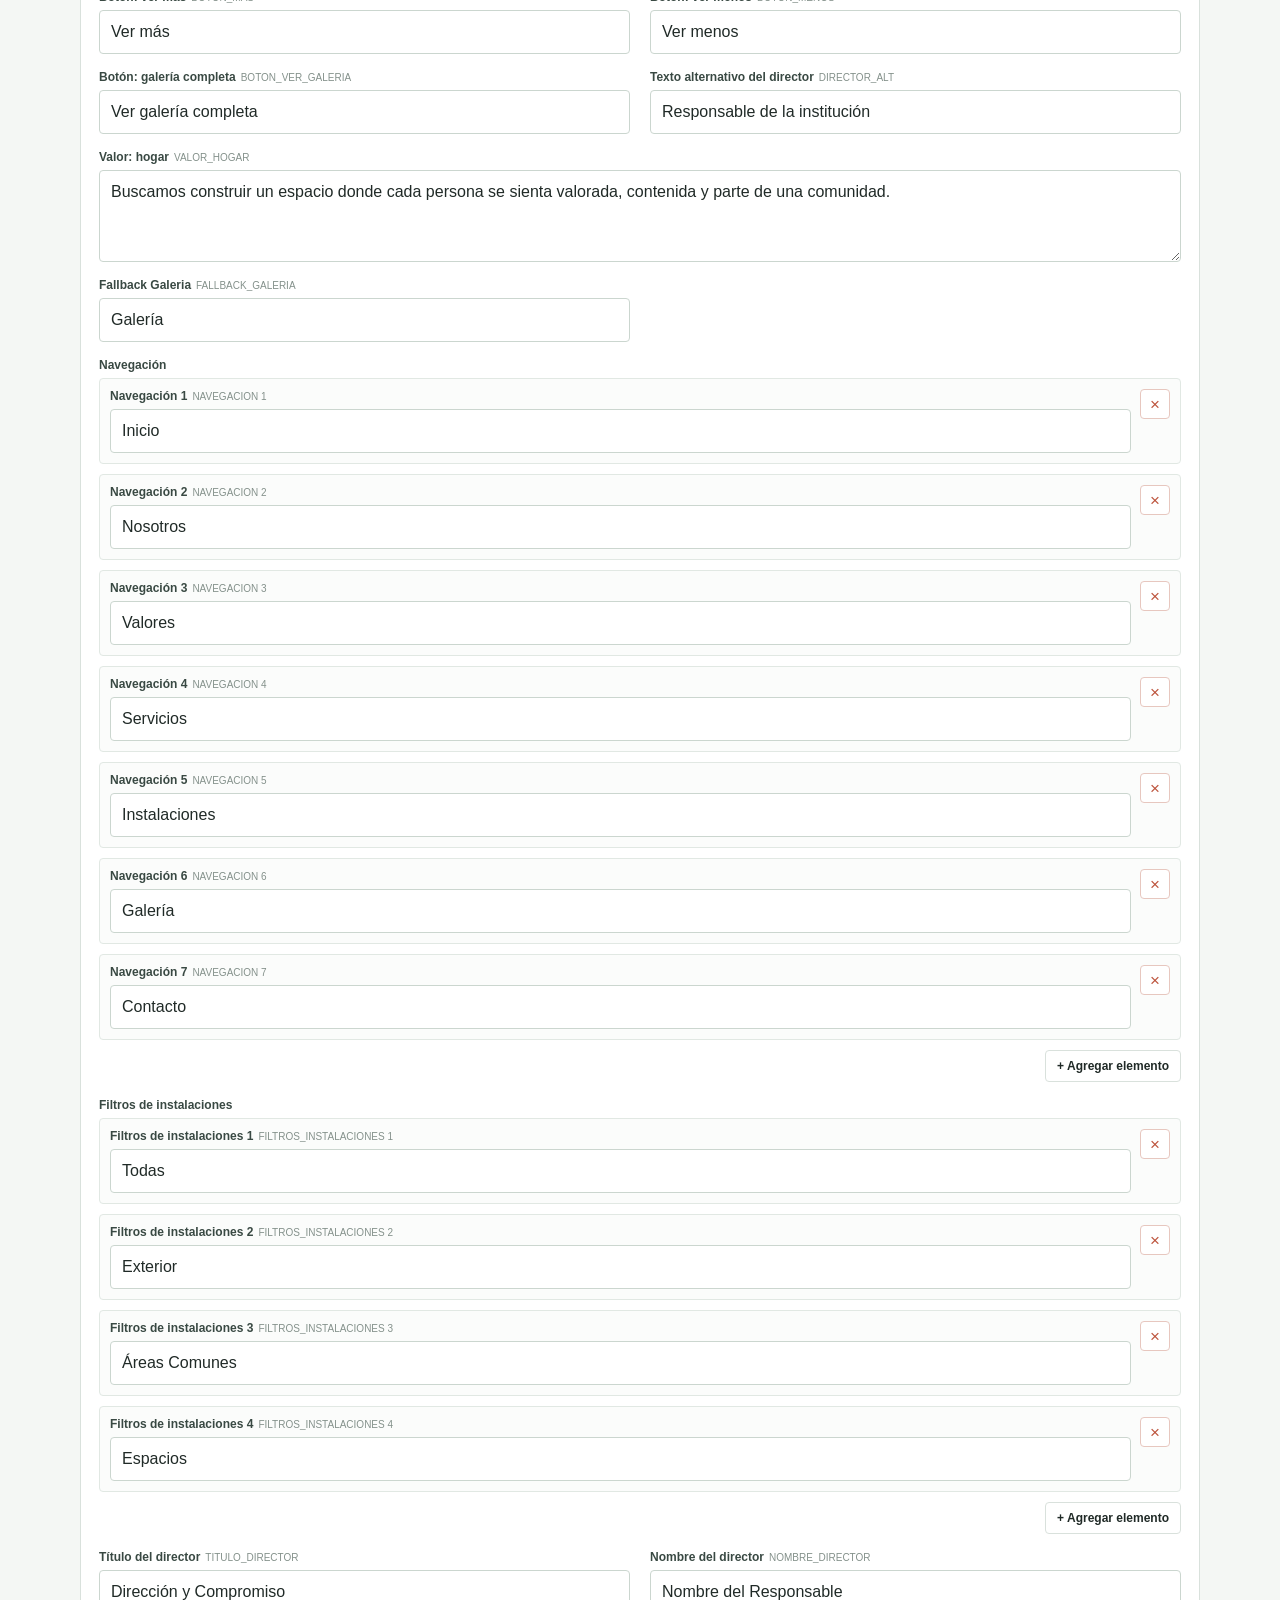
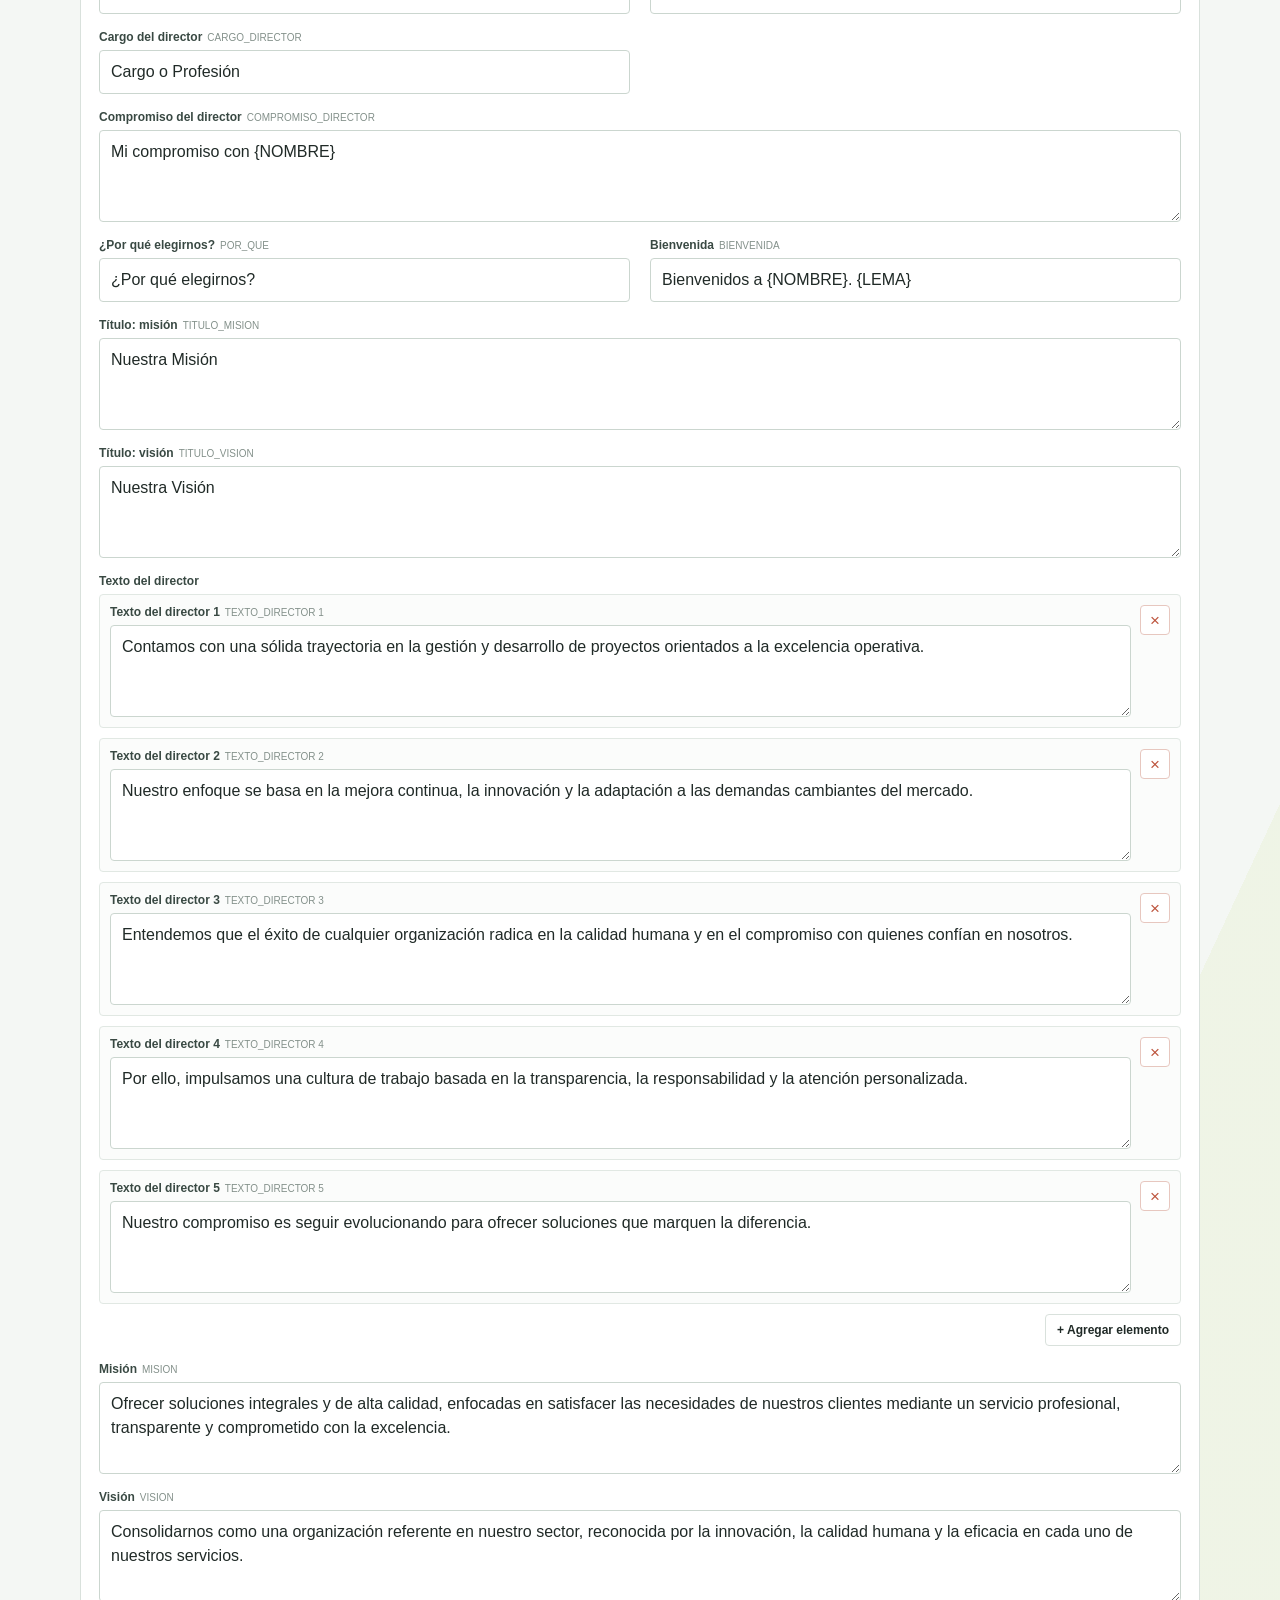
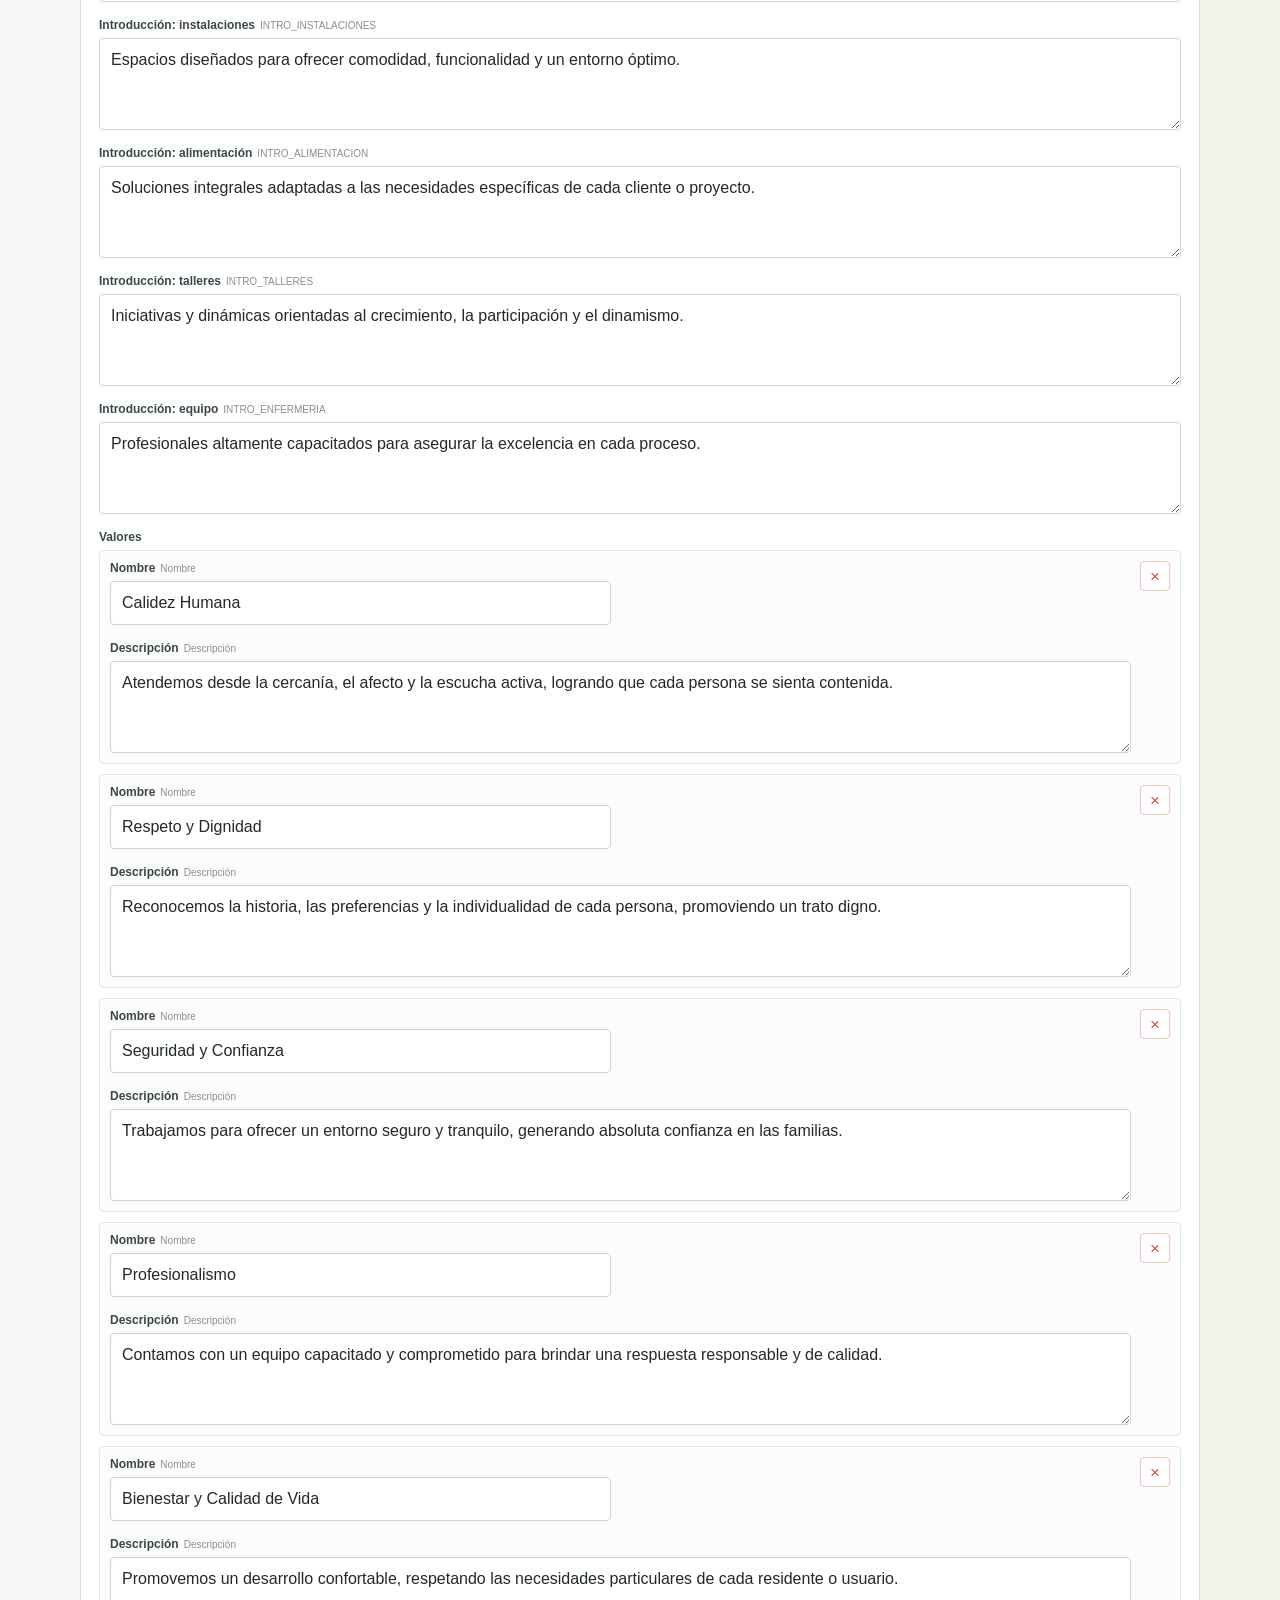
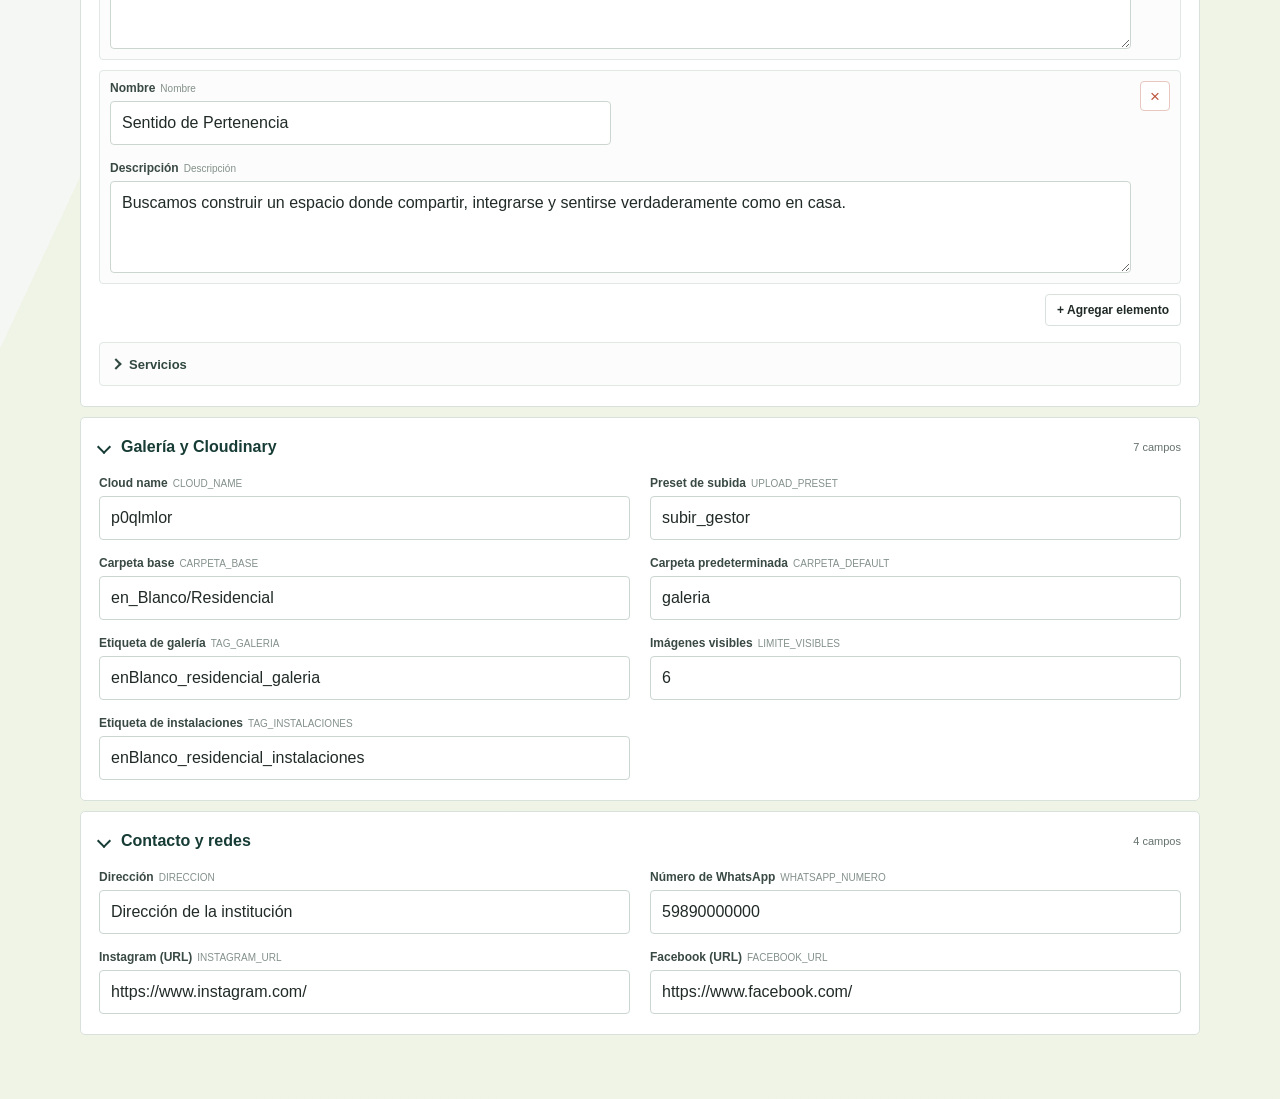
==== commit 867ffe28: "123" ====
--- a/mantenimiento-config.html
+++ b/mantenimiento-config.html
@@ -336,8 +336,7 @@
   <main>
     <div class="toolbar" aria-label="Acciones de archivo">
       <button class="button" id="openButton" type="button">Abrir config.js</button>
-      <button class="button button-primary" id="saveButton" type="button" disabled>Guardar config.js</button>
-      <button class="button" id="downloadButton" type="button" disabled>Descargar copia</button>
+      <button class="button button-primary" id="downloadButton" type="button" disabled>Descargar copia</button>
       <span class="toolbar-spacer"></span>
       <input id="fileInput" type="file" accept=".js,.txt,text/javascript" hidden>
     </div>
@@ -390,7 +389,6 @@
     const fileState = document.getElementById("fileState");
     const fileInput = document.getElementById("fileInput");
     const openButton = document.getElementById("openButton");
-    const saveButton = document.getElementById("saveButton");
     const downloadButton = document.getElementById("downloadButton");
     const emptyState = document.getElementById("emptyState");
     const sections = document.getElementById("sections");
@@ -749,7 +747,6 @@
       }
       emptyState.hidden = true;
       sections.hidden = false;
-      saveButton.disabled = false;
       downloadButton.disabled = false;
     }
 
@@ -785,23 +782,6 @@
       updateStatus("config.js · copia descargada");
     }
 
-    async function saveConfig() {
-      if (typeof window.showSaveFilePicker !== "function") { downloadConfig(); return; }
-      try {
-        const handle = await window.showSaveFilePicker({
-          suggestedName: "config.js",
-          types: [{ description: "Archivo JavaScript", accept: { "text/javascript": [".js"] } }]
-        });
-        const writable = await handle.createWritable();
-        await writable.write(serializeConfig());
-        await writable.close();
-        dirty = false;
-        updateStatus(`${handle.name} · guardado`);
-      } catch (error) {
-        if (error.name !== "AbortError") updateStatus(`No se pudo guardar: ${error.message}`);
-      }
-    }
-
     openButton.addEventListener("click", () => fileInput.click());
     fileInput.addEventListener("change", async () => {
       const file = fileInput.files?.[0];
@@ -817,7 +797,6 @@
       }
       fileInput.value = "";
     });
-    saveButton.addEventListener("click", saveConfig);
     downloadButton.addEventListener("click", downloadConfig);
     window.addEventListener("beforeunload", event => {
       if (dirty) { event.preventDefault(); event.returnValue = ""; }
